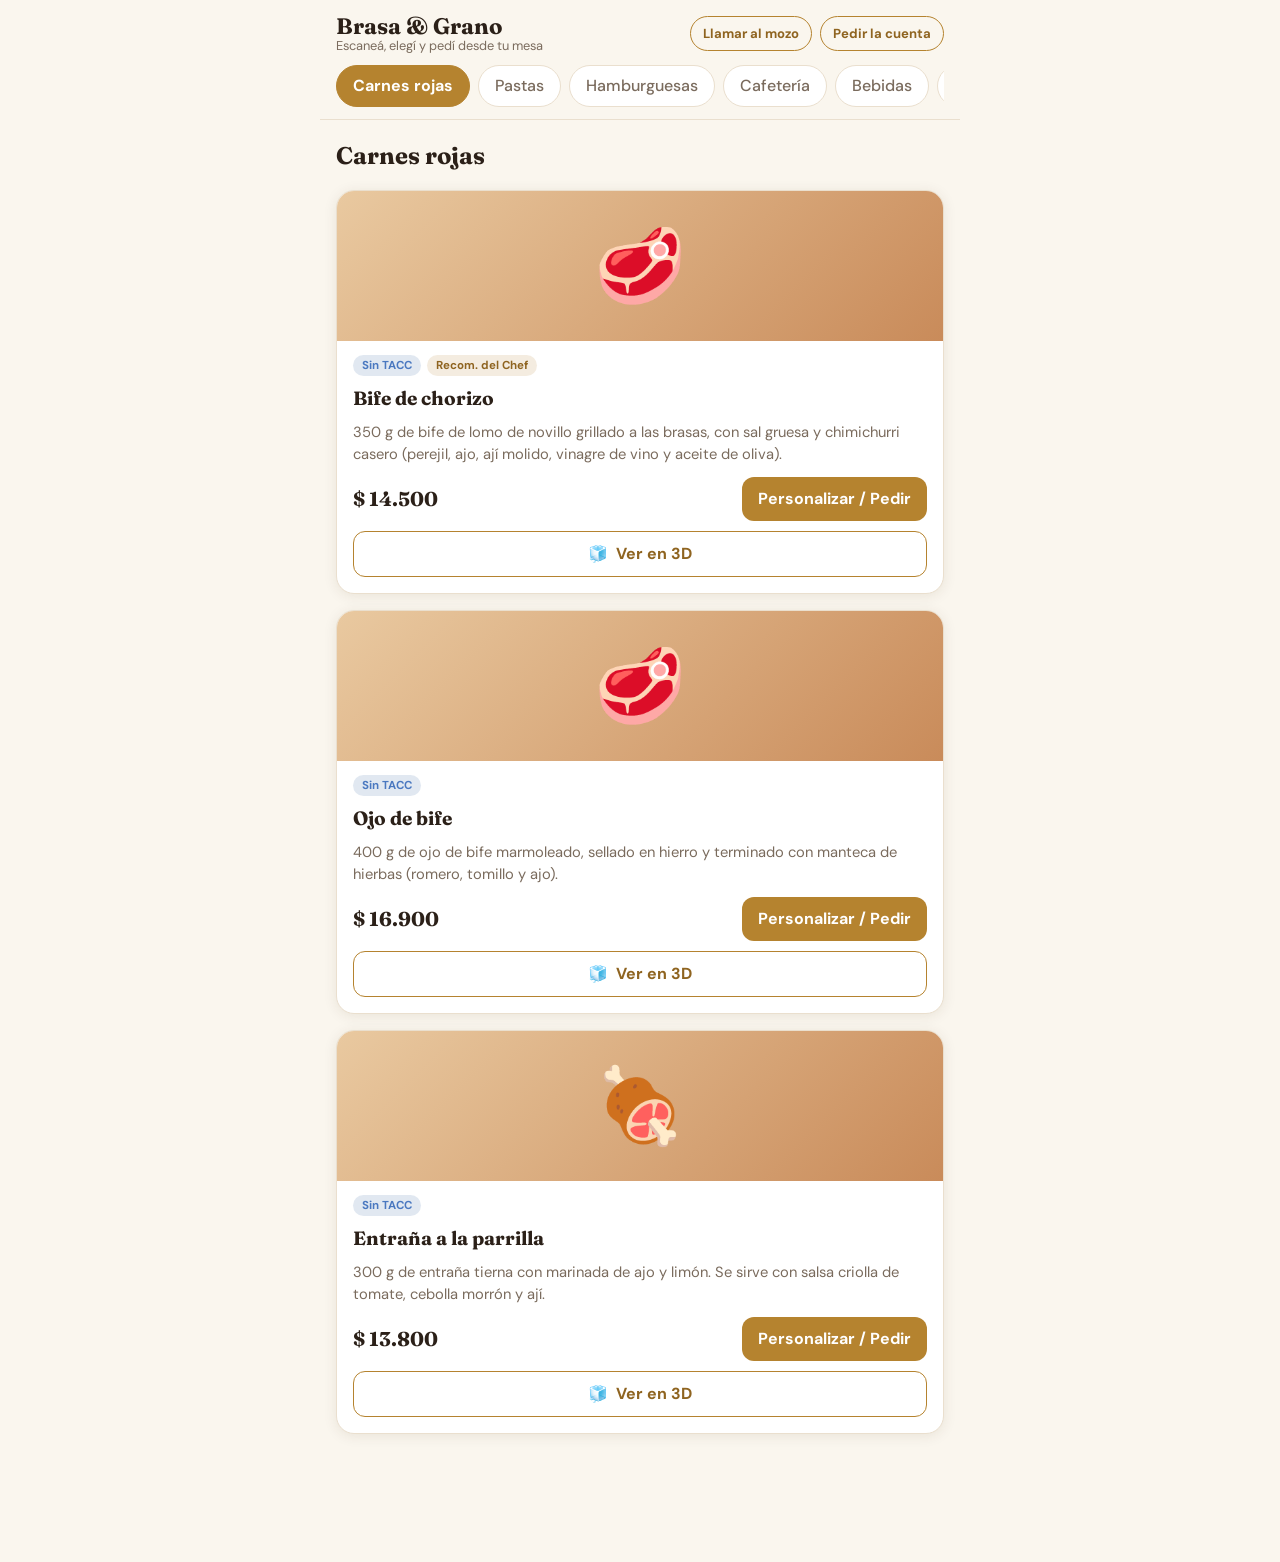
==== index.html @ 208d0b22 "Arregla la segunda apertura del visor 3D y permite girar el plato en todas las direcciones Co-Author" ====
<!DOCTYPE html>
<html lang="es">
<head>
<meta charset="utf-8">
<meta name="viewport" content="width=device-width, initial-scale=1, viewport-fit=cover">
<meta name="description" content="Menú digital con platos en 3D y pedidos desde la mesa.">
<meta name="theme-color" content="#b5832f">
<meta property="og:title" content="Brasa &amp; Grano · Menú digital 3D">
<meta property="og:description" content="Mirá cada plato en 3D sobre tu mesa y pedí desde el celular.">
<link rel="icon" href="data:image/svg+xml,%3Csvg xmlns=%27http://www.w3.org/2000/svg%27 viewBox=%270 0 100 100%27%3E%3Ctext y=%27.9em%27 font-size=%2790%27%3E%F0%9F%8D%BD%3C/text%3E%3C/svg%3E">
<title>Brasa & Grano · Menú digital</title>
<link href="https://fonts.googleapis.com/css2?family=DM+Sans:wght@400;500;700&family=Fraunces:wght@500;700&display=swap" rel="stylesheet">
<style>
:root{--bg:#faf6ee;--card:#fff;--ink:#2b2018;--mut:#7a6b5d;--gold:#b5832f;--gold2:#8f6420;--line:#eadfce;--on:#fff;--sh:0 2px 14px rgba(70,45,10,.09);
box-sizing:border-box;padding-top:env(safe-area-inset-top,0px);padding-bottom:env(safe-area-inset-bottom,0px)}
@media (prefers-color-scheme:dark){:root:not([data-theme="light"]){--bg:#17120e;--card:#221b15;--ink:#f4ecdf;--mut:#b2a493;--gold:#d6a24b;--gold2:#e6b863;--line:#3a2f25;--on:#1b1410;--sh:none;color-scheme:dark}}
:root[data-theme="dark"]{--bg:#17120e;--card:#221b15;--ink:#f4ecdf;--mut:#b2a493;--gold:#d6a24b;--gold2:#e6b863;--line:#3a2f25;--on:#1b1410;--sh:none;color-scheme:dark}
*{box-sizing:border-box;margin:0}
html{scroll-padding-top:150px}
body{background:var(--bg);color:var(--ink);font:16px/1.5 'DM Sans',system-ui,sans-serif;max-width:640px;margin:0 auto;padding-bottom:110px}
h1,h2,h3{font-family:Fraunces,Georgia,serif;font-weight:700}
button{font:inherit;cursor:pointer;border:0;color:inherit;background:none}
button:focus-visible,input:focus-visible{outline:3px solid var(--gold);outline-offset:2px}
header{position:sticky;top:0;z-index:20;background:var(--bg);padding:14px 16px 0;border-bottom:1px solid var(--line)}
.top{display:flex;justify-content:space-between;align-items:center;gap:10px}
.top h1{font-size:1.4rem;line-height:1.1}.top small{color:var(--mut);display:block;font-family:'DM Sans',sans-serif;font-weight:400;font-size:.8rem}
.quick{display:flex;gap:8px}
.q{border:1.5px solid var(--gold);color:var(--gold2);border-radius:999px;padding:7px 12px;font-size:.82rem;font-weight:700;white-space:nowrap}
.tabs{display:flex;gap:8px;overflow-x:auto;padding:12px 0;scrollbar-width:none}
.tabs::-webkit-scrollbar{display:none}
.tab{flex:none;padding:8px 16px;border-radius:999px;background:var(--card);border:1px solid var(--line);font-weight:500;color:var(--mut)}
.tab[aria-selected=true]{background:var(--gold);border-color:var(--gold);color:var(--on);font-weight:700}
main{padding:18px 16px;display:grid;gap:16px}
main>h2{font-size:1.5rem}
.card{background:var(--card);border-radius:18px;overflow:hidden;box-shadow:var(--sh);border:1px solid var(--line)}
.ph{height:150px;display:grid;place-items:center;font-size:4.6rem;position:relative}
.ph img{width:100%;height:100%;object-fit:cover}
.bd{padding:14px 16px 16px;display:grid;gap:8px}
.bd h3{font-size:1.2rem}.bd p{color:var(--mut);font-size:.92rem}
.tg{display:flex;gap:6px;flex-wrap:wrap}
.tag{font-size:.72rem;font-weight:700;padding:2px 9px;border-radius:999px;background:rgba(181,131,47,.15);color:var(--gold2)}
.tag.v{background:rgba(70,140,70,.16);color:#3f8a3f}.tag.s{background:rgba(70,110,170,.16);color:#4a78c0}
.ft{display:flex;justify-content:space-between;align-items:center;gap:10px;margin-top:4px}
.ft b{font-family:Fraunces,serif;font-size:1.25rem}
.btn{background:var(--gold);color:var(--on);padding:10px 16px;border-radius:12px;font-weight:700}
.btn:active{transform:scale(.97)}
.btn:disabled{opacity:.5}
.ov{position:fixed;inset:0;z-index:40;background:rgba(20,12,5,.55);display:none;align-items:flex-end;justify-content:center}
.ov.open{display:flex}
.sh{background:var(--bg);width:100%;max-width:640px;max-height:94%;border-radius:22px 22px 0 0;display:flex;flex-direction:column;animation:up .25s ease-out}
@keyframes up{from{transform:translateY(40px);opacity:0}}
@media (prefers-reduced-motion:reduce){.sh{animation:none}}
.sh-h{display:flex;justify-content:space-between;align-items:center;padding:16px;border-bottom:1px solid var(--line)}
.sh-h h2{font-size:1.25rem}
.x{width:36px;height:36px;border-radius:50%;background:var(--card);border:1px solid var(--line);font-size:1.1rem}
.sb{overflow-y:auto;padding:16px;display:grid;gap:18px}
.sf{padding:12px 16px calc(14px + env(safe-area-inset-bottom,0px));border-top:1px solid var(--line);display:flex;gap:12px;align-items:center;background:var(--bg)}
.sf .btn{flex:1;padding:14px}
.grp h4{font-family:Fraunces,serif;font-size:1.02rem;display:flex;justify-content:space-between;align-items:center;margin-bottom:6px}
.grp h4 span{font:700 .72rem 'DM Sans',sans-serif;color:var(--gold2);background:rgba(181,131,47,.15);padding:2px 9px;border-radius:999px}
.row{display:flex;align-items:center;gap:12px;padding:12px 4px;border-bottom:1px solid var(--line);min-height:48px}
.row span.n{flex:1}.row em{font-style:normal;color:var(--mut);font-size:.88rem}
.row input{width:22px;height:22px;accent-color:var(--gold);flex:none}
.ct{display:flex;align-items:center;gap:4px}
.ct button{width:34px;height:34px;border-radius:50%;border:1.5px solid var(--gold);color:var(--gold2);font-size:1.2rem;font-weight:700;line-height:1}
.ct b{min-width:24px;text-align:center}
.bar{position:fixed;left:0;right:0;bottom:0;z-index:30;padding:10px 16px calc(12px + env(safe-area-inset-bottom,0px));display:none;max-width:640px;margin:0 auto}
.bar.on{display:block}
.bar button{width:100%;display:flex;justify-content:space-between;background:var(--ink);color:var(--bg);padding:15px 20px;border-radius:16px;font-weight:700;box-shadow:0 6px 24px rgba(0,0,0,.28)}
.line{padding:12px 0;border-bottom:1px solid var(--line);display:grid;grid-template-columns:1fr auto;gap:4px 12px}
.line small{color:var(--mut);grid-column:1/-1;font-size:.82rem}
.line .rm{color:#b3402f;font-size:.82rem;font-weight:700}
.tot{display:flex;justify-content:space-between;font-family:Fraunces,serif;font-size:1.3rem}
.mesa label{font-weight:700;display:block;margin-bottom:6px}
.mesa input{width:100%;padding:14px;font-size:1.1rem;border-radius:12px;border:1.5px solid var(--line);background:var(--card);color:var(--ink)}
.mesa input.err{border-color:#c0392b}
.mesa p{color:#c0392b;font-size:.85rem;margin-top:4px;display:none}.mesa input.err+p{display:block}
.empty{text-align:center;color:var(--mut);padding:30px 0}
.ok{text-align:center;padding:30px 10px;display:grid;gap:10px}.ok div{font-size:3.2rem}
#toast{position:fixed;left:50%;bottom:96px;transform:translateX(-50%);background:var(--ink);color:var(--bg);padding:11px 18px;border-radius:12px;z-index:60;font-size:.92rem;display:none;max-width:90%;text-align:center}
</style>
</head>
<body>
<header>
  <div class="top">
    <h1>Brasa &amp; Grano<small>Escaneá, elegí y pedí desde tu mesa</small></h1>
    <div class="quick">
      <button class="q" onclick="call('mozo')">Llamar al mozo</button>
      <button class="q" onclick="call('cuenta')">Pedir la cuenta</button>
    </div>
  </div>
  <nav class="tabs" id="tabs" role="tablist" aria-label="Categorías"></nav>
</header>
<main id="list"></main>

<div class="bar" id="bar"><button onclick="openCart()"><span id="bn">Ver pedido</span><span id="bt"></span></button></div>

<div class="ov" id="md" onclick="if(event.target===this)closeAll()"><div class="sh" role="dialog" aria-modal="true" aria-labelledby="mt">
  <div class="sh-h"><h2 id="mt"></h2><button class="x" onclick="closeAll()" aria-label="Cerrar">✕</button></div>
  <div class="sb" id="mb"></div>
  <div class="sf"><div class="ct"><button onclick="dq(-1)" aria-label="Menos">−</button><b id="mq">1</b><button onclick="dq(1)" aria-label="Más">+</button></div><button class="btn" id="add" onclick="addCart()"></button></div>
</div></div>

<div class="ov" id="cv" onclick="if(event.target===this)closeAll()"><div class="sh" role="dialog" aria-modal="true" aria-labelledby="ct">
  <div class="sh-h"><h2 id="ct">Tu pedido</h2><button class="x" onclick="closeAll()" aria-label="Cerrar">✕</button></div>
  <div class="sb" id="cb"></div>
  <div class="sf" id="cf"><button class="btn" onclick="send()">Enviar pedido a cocina</button></div>
</div></div>
<div id="toast" role="status"></div>

<script>
const $=s=>document.querySelector(s),f=n=>'$ '+n.toLocaleString('es-AR');
const CATS=[['carnes','Carnes rojas','linear-gradient(135deg,#e9c9a0,#c98b5a)'],['pastas','Pastas','linear-gradient(135deg,#f6e3a8,#e1b552)'],['burgers','Hamburguesas','linear-gradient(135deg,#f3cf9b,#d9903f)'],['cafe','Cafetería','linear-gradient(135deg,#dcc3a6,#a7794f)'],['bebidas','Bebidas','linear-gradient(135deg,#cfe6d8,#8cc3a2)'],['postres','Postres','linear-gradient(135deg,#f0d0d6,#d99aa8)']];
const COC={k:'Punto de cocción',req:1,o:[['Jugoso',0],['A punto',0],['Bien cocido',0]]};
const GU=(x=0)=>({k:'Guarnición',req:1,o:[['Papas fritas',0],['Ensalada mixta',0],['Puré de papa',0],['Papas rústicas al romero',x||1200]]});
const D=[
{id:1,c:'carnes',n:'Bife de chorizo',e:'🥩',p:14500,t:['s','c'],d:'350 g de bife de lomo de novillo grillado a las brasas, con sal gruesa y chimichurri casero (perejil, ajo, ají molido, vinagre de vino y aceite de oliva).',g:[GU(),COC],i:['Chimichurri casero','Sal gruesa','Limón'],x:[{n:'Huevo frito',p:900,d:0,max:3},{n:'Provoleta',p:2200,d:0,max:2}]},
{id:2,c:'carnes',n:'Ojo de bife',e:'🥩',p:16900,t:['s'],d:'400 g de ojo de bife marmoleado, sellado en hierro y terminado con manteca de hierbas (romero, tomillo y ajo).',g:[GU(),COC],i:['Manteca de hierbas','Flor de sal'],x:[{n:'Salsa de malbec',p:1100,d:0,max:2}]},
{id:3,c:'carnes',n:'Entraña a la parrilla',e:'🍖',p:13800,t:['s'],d:'300 g de entraña tierna con marinada de ajo y limón. Se sirve con salsa criolla de tomate, cebolla morrón y ají.',g:[GU(),COC],i:['Salsa criolla','Limón'],x:[{n:'Provoleta',p:2200,d:0,max:2}]},
{id:4,c:'pastas',n:'Ravioles de osobuco',e:'🍝',p:11200,t:['c'],d:'Pasta fresca rellena de osobuco braseado 8 horas, con salsa de tomates asados, parmesano rallado y albahaca. Contiene gluten, huevo y lácteos.',g:[{k:'Salsa',req:1,o:[['Tomates asados',0],['Crema y panceta',900],['Manteca y salvia',0]]}],i:['Parmesano rallado','Albahaca fresca'],x:[{n:'Porción extra de queso',p:600,d:0,max:3}]},
{id:5,c:'pastas',n:'Sorrentinos veganos',e:'🍅',p:10400,t:['v'],d:'Masa sin huevo rellena de calabaza asada, nueces y tofu ahumado, con salsa pomodoro y aceite de oliva. No contiene lácteos ni huevo.',g:[],i:['Nueces tostadas','Albahaca','Aceite de oliva'],x:[]},
{id:6,c:'burgers',n:'Mequinesse Burger',e:'🍔',p:9800,t:['c'],d:'Pan de papa brioche, medallones smash de carne vacuna (120 g c/u), queso cheddar, bacon crocante y nuestra salsa Mequinesse (mayonesa, mostaza, pickles y pimentón ahumado).',g:[GU(900)],i:['Pan','Salsa Mequinesse','Bacon','Lechuga','Tomate','Pickles'],x:[{n:'Carne',p:2800,d:2,min:1,max:4},{n:'Queso cheddar',p:700,d:2,max:4},{n:'Cebolla crispy',p:500,d:0,max:1}]},
{id:7,c:'burgers',n:'Veggie Garden',e:'🥬',p:9200,t:['v'],d:'Medallón de lentejas, avena y remolacha, pan de papa vegano, palta, rúcula, tomate y mayonesa de anacardos.',g:[GU(900)],i:['Pan vegano','Palta','Rúcula','Tomate','Mayonesa de anacardos'],x:[{n:'Cebolla crispy',p:500,d:0,max:1}]},
{id:8,c:'cafe',n:'Cappuccino',e:'☕',p:3600,t:['c'],d:'Doble espresso de blend de granos 100% arábica (Colombia y Brasil) con leche texturizada y espuma cremosa.',g:[{k:'Tipo de leche',req:1,o:[['Entera',0],['Descremada',0],['Almendras',700],['Avena',700]]},{k:'Tamaño',req:1,o:[['Chico',0],['Grande',800]]}],i:['Canela'],x:[{n:'Shot extra de espresso',p:800,d:0,max:2}]},
{id:9,c:'cafe',n:'Medialunas de manteca',e:'🥐',p:3200,t:[],d:'Tres medialunas de hojaldre y manteca, horneadas cada mañana y bañadas con almíbar. Contienen gluten, huevo y lácteos.',g:[],i:['Almíbar'],x:[{n:'Jamón y queso',p:1200,d:0,max:3}]},
{id:10,c:'bebidas',n:'Limonada con menta y jengibre',e:'🍋',p:4200,t:['v','s'],d:'Limones exprimidos al momento, menta fresca, jengibre rallado y soda. Endulzada con azúcar de caña, a elección.',g:[],i:['Azúcar de caña','Hielo','Menta'],x:[]},
{id:11,c:'bebidas',n:'Cerveza artesanal IPA',e:'🍺',p:5200,t:[],d:'Pinta de 473 ml de IPA de elaboración local, con notas cítricas y amargor medio. Contiene cebada.',g:[{k:'Formato',req:1,o:[['Vaso 330 ml',-1000],['Pinta 473 ml',0]]}],i:[],x:[]},
{id:12,c:'postres',n:'Flan casero con dulce de leche',e:'🍮',p:5400,t:['s','c'],d:'Flan de huevos y vainilla con caramelo, dulce de leche repostero y crema chantilly. Contiene lácteos y huevo.',g:[],i:['Crema chantilly','Dulce de leche'],x:[{n:'Dulce de leche extra',p:500,d:0,max:3}]},
{id:13,c:'postres',n:'Brownie tibio',e:'🍫',p:6100,t:['c'],d:'Brownie de chocolate semiamargo 70% y nueces, servido tibio con helado de crema americana y salsa de chocolate.',g:[],i:['Nueces','Helado de crema','Salsa de chocolate'],x:[]}
];
const TG={s:['Sin TACC','s'],v:['Vegano','v'],c:['Recom. del Chef','']};
let cat='carnes',cur=null,cart=[],uid=0;

function tabs(){$('#tabs').innerHTML=CATS.map(c=>`<button class="tab" role="tab" aria-selected="${c[0]===cat}" onclick="setCat('${c[0]}')">${c[1]}</button>`).join('')}
function setCat(c){cat=c;tabs();list();scrollTo({top:0,behavior:'smooth'})}
function list(){const C=CATS.find(c=>c[0]===cat);
$('#list').innerHTML=`<h2>${C[1]}</h2>`+D.filter(d=>d.c===cat).map(d=>`<article class="card"><div class="ph" style="background:${C[2]}">${d.img?`<img src="${d.img}" alt="${d.n}" loading="lazy">`:`<span aria-hidden="true">${d.e}</span>`}</div><div class="bd"><div class="tg">${d.t.map(t=>`<span class="tag ${TG[t][1]}">${TG[t][0]}</span>`).join('')}</div><h3>${d.n}</h3><p>${d.d}</p><div class="ft"><b>${f(d.p)}</b><button class="btn" onclick="openD(${d.id})">Personalizar / Pedir</button></div></div></article>`).join('')}

function openD(id){const d=D.find(x=>x.id===id);
cur={d,s:{},i:{},x:{},q:1};d.g.forEach((g,gi)=>cur.s[gi]=0);d.i.forEach((_,i)=>cur.i[i]=true);d.x.forEach((x,i)=>cur.x[i]=x.d);
$('#mt').textContent=d.n;$('#mq').textContent=1;
$('#mb').innerHTML=`<p style="color:var(--mut)">${d.d}</p>`+d.g.map((g,gi)=>`<div class="grp"><h4>${g.k}<span>Obligatorio</span></h4>${g.o.map((o,oi)=>`<label class="row"><input type="radio" name="g${gi}" ${oi===0?'checked':''} onchange="cur.s[${gi}]=${oi};upd()"><span class="n">${o[0]}</span>${o[1]?`<em>${o[1]>0?'+':'−'} ${f(Math.abs(o[1]))}</em>`:''}</label>`).join('')}</div>`).join('')
+(d.i.length?`<div class="grp"><h4>Ingredientes<span>Desmarcá para quitar</span></h4>${d.i.map((n,i)=>`<label class="row"><input type="checkbox" checked onchange="cur.i[${i}]=this.checked"><span class="n">${n}</span></label>`).join('')}</div>`:'')
+(d.x.length?`<div class="grp"><h4>Extras y cantidades<span>Opcional</span></h4>${d.x.map((x,i)=>x.max===1?`<label class="row"><input type="checkbox" ${x.d?'checked':''} onchange="cur.x[${i}]=this.checked?1:0;upd()"><span class="n">${x.n}</span><em>+ ${f(x.p)}</em></label>`:`<div class="row"><span class="n">${x.n}<br><em>${x.p?'+ '+f(x.p)+' c/u':''}${x.d?' · '+x.d+' incluidas':''}</em></span><div class="ct"><button onclick="cx(${i},-1)" aria-label="Menos ${x.n}">−</button><b id="x${i}">${x.d}</b><button onclick="cx(${i},1)" aria-label="Más ${x.n}">+</button></div></div>`).join('')}</div>`:'');
$('#mb').scrollTop=0;upd();show('md')}
function cx(i,n){const x=cur.d.x[i];cur.x[i]=Math.min(x.max,Math.max(x.min||0,cur.x[i]+n));$('#x'+i).textContent=cur.x[i];upd()}
function dq(n){cur.q=Math.max(1,cur.q+n);$('#mq').textContent=cur.q;upd()}
function unit(c){let t=c.d.p;c.d.x.forEach((x,i)=>t+=(c.x[i]-x.d)*x.p);c.d.g.forEach((g,gi)=>t+=g.o[c.s[gi]][1]);return t}
function upd(){$('#add').textContent='Agregar al pedido · '+f(unit(cur)*cur.q)}
function sum(c){const a=[];c.d.g.forEach((g,gi)=>a.push(g.o[c.s[gi]][0]));c.d.i.forEach((n,i)=>{if(!c.i[i])a.push('Sin '+n.toLowerCase())});c.d.x.forEach((x,i)=>{if(c.x[i]!==x.d)a.push(x.max===1?(c.x[i]?'Con '+x.n.toLowerCase():'Sin '+x.n.toLowerCase()):x.n+' ×'+c.x[i])});return a.join(' · ')}
function addCart(){cart.push({u:++uid,d:cur.d,s:{...cur.s},i:{...cur.i},x:{...cur.x},q:cur.q});closeAll();bar();toast(cur.d.n+' agregado al pedido')}

function bar(){const n=cart.reduce((a,c)=>a+c.q,0),t=cart.reduce((a,c)=>a+unit(c)*c.q,0);$('#bar').classList.toggle('on',n>0);$('#bn').textContent='Ver pedido ('+n+')';$('#bt').textContent=f(t)}
function openCart(){renderCart();show('cv')}
function renderCart(){const t=cart.reduce((a,c)=>a+unit(c)*c.q,0),m=$('#mesa')?$('#mesa').value:'';
if(!cart.length){$('#cb').innerHTML='<p class="empty">Todavía no agregaste nada. Elegí un plato del menú para empezar.</p>';$('#cf').style.display='none';return}
$('#cf').style.display='flex';
$('#cb').innerHTML=cart.map(c=>`<div class="line"><b>${c.d.n}</b><b>${f(unit(c)*c.q)}</b><small>${sum(c)}</small><div class="ct"><button onclick="cq(${c.u},-1)" aria-label="Menos">−</button><b>${c.q}</b><button onclick="cq(${c.u},1)" aria-label="Más">+</button></div><button class="rm" onclick="cq(${c.u},-99)">Quitar</button></div>`).join('')
+`<div class="tot"><span>Total</span><span>${f(t)}</span></div><div class="mesa"><label for="mesa">Número de mesa</label><input id="mesa" type="number" inputmode="numeric" min="1" max="99" placeholder="Ej: 12" value="${m||window._m||''}" oninput="window._m=this.value;this.classList.remove('err')"><p>Ingresá el número de tu mesa para enviar el pedido.</p></div><div class="mesa" style="margin-top:12px"><label for="nota">Notas para la cocina (opcional)</label><input id="nota" type="text" maxlength="140" placeholder="Ej: la carne bien cocida" value="${window._n||''}" oninput="window._n=this.value"></div>`}
function cq(u,n){const c=cart.find(x=>x.u===u);c.q+=n;if(c.q<1)cart=cart.filter(x=>x.u!==u);renderCart();bar();if(!cart.length)bar()}
function mesa(){const v=parseInt(window._m);return v>0?v:0}
function needMesa(){if(!cart.length&&!$('#cv').classList.contains('open'))renderEmptyMesa();const i=$('#mesa');if(i){i.classList.add('err');i.focus()}}
function send(){if(!mesa()){needMesa();return}
const n=Math.floor(Math.random()*900+100),t=cart.reduce((a,c)=>a+unit(c)*c.q,0);cart=[];bar();$('#cf').style.display='none';
$('#cb').innerHTML=`<div class="ok"><div>👨‍🍳</div><h2>¡Pedido enviado a cocina!</h2><p>Pedido #${n} · Mesa ${mesa()} · ${f(t)}</p><p style="color:var(--mut)">Te lo llevamos a la mesa en cuanto esté listo. Podés seguir pidiendo desde el menú.</p><button class="btn" onclick="closeAll()">Volver al menú</button></div>`}
function renderEmptyMesa(){$('#cb').innerHTML='<div class="mesa"><label for="mesa">Número de mesa</label><input id="mesa" type="number" inputmode="numeric" min="1" max="99" placeholder="Ej: 12" value="'+(window._m||'')+'" oninput="window._m=this.value;this.classList.remove(\'err\')"><p>Ingresá el número de tu mesa.</p></div><div class="sf" style="border:0;padding:12px 0 0"><button class="btn" onclick="call(window._k)">Avisar al personal</button></div>';$('#cf').style.display='none';show('cv')}
function call(k){window._k=k;if(!mesa()){renderEmptyMesa();$('#mesa').classList.add('err');$('#mesa').focus();return}
closeAll();toast(k==='mozo'?'Avisamos al mozo: va camino a la mesa '+mesa():'Pedimos la cuenta para la mesa '+mesa())}
function show(id){$('#'+id).classList.add('open');document.body.style.overflow='hidden'}
function closeAll(){document.querySelectorAll('.ov').forEach(o=>o.classList.remove('open'));document.body.style.overflow=''}
let tm;function toast(s){const t=$('#toast');t.textContent=s;t.style.display='block';clearTimeout(tm);tm=setTimeout(()=>t.style.display='none',2600)}
document.addEventListener('keydown',e=>{if(e.key==='Escape')closeAll()});
tabs();list();
</script>
<script>
/* Brasa & Grano · Vista 3D con cámara
   Capa independiente: no modifica el código del menú.
   - Agrega un botón "Ver en 3D" a cada plato.
   - Abre la cámara trasera y muestra el plato en 3D sobre la imagen.
   Gestos: 1 dedo = girar / inclinar · 2 dedos = agrandar y mover · rueda = zoom. */
(function () {
  'use strict';
  var THREE_URL = 'https://cdn.jsdelivr.net/npm/three@0.160.0/build/three.module.js';
  var THREE_URL2 = 'https://unpkg.com/three@0.160.0/build/three.module.js';
  var THREE = null, ov, vid, cv, msg, ttl, S = null, stream = null, curId = null, lastEv = null, oriOn = false;

  /* ---------- sensores de movimiento: el plato queda fijo en el espacio ---------- */
  function onOri(e) { lastEv = e; }
  function startOri() {
    lastEv = null;
    function listen() { if (!oriOn) { addEventListener('deviceorientation', onOri, true); oriOn = true; } }
    var DOE = window.DeviceOrientationEvent;
    if (DOE && typeof DOE.requestPermission === 'function') {
      return DOE.requestPermission().then(function (r) { if (r === 'granted') listen(); }).catch(function () {});
    }
    listen(); return Promise.resolve();
  }
  function stopOri() { if (oriOn) { removeEventListener('deviceorientation', onOri, true); oriOn = false; } lastEv = null; }
  function devQuat(e, out) {
    var d = Math.PI / 180, o = ((screen.orientation && screen.orientation.angle) || window.orientation || 0) * d;
    out.setFromEuler(new THREE.Euler(e.beta * d, e.alpha * d, -e.gamma * d, 'YXZ'));
    out.multiply(new THREE.Quaternion(-Math.sqrt(.5), 0, 0, Math.sqrt(.5)));
    out.multiply(new THREE.Quaternion().setFromAxisAngle(new THREE.Vector3(0, 0, 1), -o));
  }
  /* tamaño, sombra y luz siguen al plato donde esté */
  function applyScale() {
    var k = S.base * S.scale;
    S.holder.scale.setScalar(k);
    S.sun.position.copy(S.holder.position).add(new THREE.Vector3(2.5 * k, 5 * k, 3 * k));
    S.sun.target.position.copy(S.holder.position);
    var c = S.sun.shadow.camera; c.left = -2.2 * k; c.right = 2.2 * k; c.top = 2.2 * k; c.bottom = -2.2 * k; c.near = .5 * k; c.far = 14 * k;
    c.updateProjectionMatrix();
  }
  /* el cliente toca la mesa en la pantalla y el plato se apoya ahí */
  function placeAt(cx, cy) {
    var rc = new THREE.Raycaster();
    S.cam.updateMatrixWorld();
    rc.setFromCamera(new THREE.Vector2(cx / innerWidth * 2 - 1, -(cy / innerHeight) * 2 + 1), S.cam);
    var dir = rc.ray.direction.clone();
    if (dir.y > -.12) { dir.y = -.12; dir.normalize(); }
    var d = (S.dist * .5) / -dir.y;
    S.holder.position.copy(dir.multiplyScalar(d));
    S.base = clamp(d / S.dist, .4, 3); S.scale = 1;
    S.holder.visible = true; S.placed = true; applyScale();
    msg.hidden = true;
  }
  /* fija el "frente" según hacia dónde apunta el celular y espera que toquen la mesa */
  function calibrate() {
    var eu = new THREE.Euler().setFromQuaternion(S.qd, 'YXZ');
    S.Y0.setFromAxisAngle(new THREE.Vector3(0, 1, 0), -eu.y);
    S.placed = false; S.holder.visible = false;
    msg.textContent = 'Apuntá a tu mesa y tocá la pantalla para colocar el plato'; msg.hidden = false;
  }

  /* ---------- estilos ---------- */
  var st = document.createElement('style');
  st.textContent =
    '.btn3d{width:100%;margin-top:2px;padding:10px 16px;border-radius:12px;border:1.5px solid var(--gold);color:var(--gold2);font-weight:700;display:flex;align-items:center;justify-content:center;gap:8px}' +
    '.btn3d:active{transform:scale(.98)}' +
    '#ar3d{position:fixed;inset:0;z-index:70;background:#14100c;display:none;touch-action:none;overflow:hidden}' +
    '#ar3d.open{display:block}' +
    '#ar3d video{position:absolute;inset:0;width:100%;height:100%;object-fit:cover}' +
    '#ar3d canvas{position:absolute;inset:0;width:100%;height:100%;touch-action:none;cursor:grab}' +
    '#ar3d.nocam{background:radial-gradient(circle at 50% 40%,#4a3a2b,#14100c 75%)}' +
    '#ar3d .a-top{position:absolute;top:0;left:0;right:0;padding:calc(12px + env(safe-area-inset-top,0px)) 14px 28px;display:flex;gap:12px;align-items:center;background:linear-gradient(rgba(0,0,0,.6),transparent);color:#fff;pointer-events:none}' +
    '#ar3d .a-top button{pointer-events:auto}' +
    '#ar3d .a-x{width:40px;height:40px;border-radius:50%;background:rgba(0,0,0,.5);border:1px solid rgba(255,255,255,.35);color:#fff;font-size:1.1rem;flex:none}' +
    '#ar3d .a-top b{font-family:Fraunces,Georgia,serif;font-size:1.15rem;display:block;line-height:1.2}' +
    '#ar3d .a-top small{opacity:.85;font-size:.78rem}' +
    '#ar3d .a-msg{position:absolute;left:16px;right:16px;top:50%;transform:translateY(-50%);text-align:center;color:#fff;background:rgba(0,0,0,.6);padding:14px;border-radius:14px;font-size:.95rem;pointer-events:none}' +
    '#ar3d .a-msg[hidden]{display:none}' +
    '#ar3d .a-bot{position:absolute;left:0;right:0;bottom:0;padding:26px 14px calc(14px + env(safe-area-inset-bottom,0px));display:flex;gap:10px;justify-content:center;background:linear-gradient(transparent,rgba(0,0,0,.6))}' +
    '#ar3d .a-bot button{padding:12px 16px;border-radius:12px;font-weight:700;background:rgba(255,255,255,.18);color:#fff;border:1px solid rgba(255,255,255,.4);backdrop-filter:blur(6px)}' +
    '#ar3d .a-bot button.p{background:var(--gold);border-color:var(--gold);color:var(--on);flex:1;max-width:240px}' +
    '#ar3d .a-bg{position:absolute;inset:0;width:100%;height:100%;object-fit:cover;display:none}' +
    '#ar3d.photo .a-bg{display:block}' +
    '#ar3d #a-photo{display:none}' +
    '#ar3d.nocam #a-photo{display:block}' +
    '@media (prefers-reduced-motion:reduce){#ar3d *{scroll-behavior:auto}}';
  document.head.appendChild(st);

  /* ---------- overlay ---------- */
  ov = document.createElement('div');
  ov.id = 'ar3d';
  ov.setAttribute('role', 'dialog');
  ov.setAttribute('aria-modal', 'true');
  ov.setAttribute('aria-label', 'Vista 3D del plato');
  ov.innerHTML =
    '<video playsinline muted autoplay></video><img class="a-bg" alt=""><canvas></canvas>' +
    '<input type="file" id="a-file" accept="image/*" capture="environment" hidden>' +
    '<div class="a-top"><button class="a-x" aria-label="Cerrar vista 3D">✕</button><div><b id="a-t"></b><small>Tocá tu mesa para apoyar el plato · Tocá otro lugar para moverlo · Arrastrá en cualquier dirección para girarlo · Pellizcá para agrandar</small></div></div>' +
    '<div class="a-msg" hidden></div>' +
    '<div class="a-bot"><button id="a-photo">📷 Foto de tu mesa</button><button id="a-auto">⟳ Girar</button><button id="a-reset">Centrar</button><button class="p" id="a-order">Pedir este plato</button></div>';
  document.body.appendChild(ov);
  vid = ov.querySelector('video'); cv = ov.querySelector('canvas'); msg = ov.querySelector('.a-msg'); ttl = ov.querySelector('#a-t');
  ov.querySelector('.a-x').onclick = close3D;
  ov.querySelector('#a-order').onclick = function () { var id = curId; close3D(); if (window.openD) openD(id); };
  var bg = ov.querySelector('.a-bg'), fileIn = ov.querySelector('#a-file'), photoUrl = null;
  ov.querySelector('#a-photo').onclick = function () { fileIn.click(); };
  fileIn.onchange = function () {
    var f = fileIn.files && fileIn.files[0]; if (!f) return;
    if (photoUrl) URL.revokeObjectURL(photoUrl);
    photoUrl = URL.createObjectURL(f); bg.src = photoUrl;
    ov.classList.add('photo'); msg.hidden = true; fileIn.value = '';
  };
  ov.querySelector('#a-auto').onclick = function () { if (S) S.auto = !S.auto; };
  ov.querySelector('#a-reset').onclick = function () { if (S) resetView(); };
  document.addEventListener('keydown', function (e) { if (e.key === 'Escape' && ov.classList.contains('open')) close3D(); });

  /* ---------- inyectar botones sin tocar el código original ---------- */
  function inject() {
    document.querySelectorAll('#list .card').forEach(function (card) {
      if (card.querySelector('.btn3d')) return;
      var b = card.querySelector('.ft .btn');
      var m = b && /openD\((\d+)\)/.exec(b.getAttribute('onclick') || '');
      if (!m) return;
      var id = +m[1], x = document.createElement('button');
      x.type = 'button'; x.className = 'btn3d';
      x.innerHTML = '<span aria-hidden="true">🧊</span> Ver en 3D';
      x.addEventListener('click', function () { open3D(id); });
      card.querySelector('.bd').appendChild(x);
    });
  }
  var _list = window.list;
  if (typeof _list === 'function') {
    window.list = function () { var r = _list.apply(this, arguments); inject(); return r; };
  }
  inject();

  /* ---------- helpers de modelado ---------- */
  var TOP = .07;
  var seed = 42;
  function rnd() { seed = (seed * 16807) % 2147483647; return seed / 2147483647; }
  function mat(c, r, o) { return new THREE.MeshStandardMaterial(Object.assign({ color: c, roughness: r == null ? .7 : r, metalness: 0 }, o || {})); }
  function mesh(g, m, x, y, z) { var o = new THREE.Mesh(g, m); o.position.set(x || 0, y || 0, z || 0); return o; }
  function ell(rx, ry, rz, m, x, y, z) { var o = mesh(new THREE.SphereGeometry(1, 20, 14), m, x, y, z); o.scale.set(rx, ry, rz); return o; }
  function cyl(rt, rb, h, m, x, y, z, seg) { return mesh(new THREE.CylinderGeometry(rt, rb, h, seg || 40), m, x, y, z); }

  function plate(sc, c) {
    var pts = [[0, 0], [.55, 0], [.62, .03], [.95, .1], [1, .115], [.97, .125], [.9, .1], [.62, .05], [0, .05]]
      .map(function (a) { return new THREE.Vector2(a[0], a[1]); });
    var m = mesh(new THREE.LatheGeometry(pts, 64), mat(c || 0xf7f4ee, .35, { side: THREE.DoubleSide }));
    m.scale.setScalar(sc || 1);
    return m;
  }

  function steak(w, d, h, col) {
    var g = new THREE.SphereGeometry(1, 56, 28), pos = g.attributes.position, cols = [];
    var base = new THREE.Color(col), sear = new THREE.Color(0x4e2412), dark = new THREE.Color(0x1d0d06);
    for (var i = 0; i < pos.count; i++) {
      var x = pos.getX(i), y = pos.getY(i), z = pos.getZ(i);
      var c = base.clone().lerp(sear, Math.max(0, y) * .85);
      if (y > .35 && Math.sin((x + z * .45) * 15) > .72) c = dark;
      cols.push(c.r, c.g, c.b);
    }
    g.setAttribute('color', new THREE.Float32BufferAttribute(cols, 3));
    var m = new THREE.Mesh(g, new THREE.MeshStandardMaterial({ vertexColors: true, roughness: .55 }));
    m.scale.set(w, h, d);
    return m;
  }

  function fries(g, cx, cz, n) {
    var m = mat(0xe8b94a, .6);
    for (var i = 0; i < n; i++) {
      var b = mesh(new THREE.BoxGeometry(.07, .07, .5), m, cx + (rnd() - .5) * .4, TOP + .05 + rnd() * .12, cz + (rnd() - .5) * .35);
      b.rotation.set((rnd() - .5) * .5, rnd() * 3.14, (rnd() - .5) * .4);
      g.add(b);
    }
  }
  function leaf(g, x, y, z, s, col) {
    var l = ell(s, s * .18, s * .55, mat(col || 0x3f8a3a, .7), x, y, z);
    l.rotation.y = rnd() * 6.28; l.rotation.z = (rnd() - .5) * .5; g.add(l);
  }

  /* ---------- platos ---------- */
  function dishSteak(kind) {
    var g = new THREE.Group(); g.add(plate());
    if (kind === 1) {
      var s = steak(.62, .52, .1, 0xa5502e); s.position.set(-.15, TOP + .09, 0); s.rotation.y = .3; g.add(s);
      for (var i = 0; i < 9; i++) g.add(ell(.05, .03, .05, mat(0x3f8a3a, .8), -.15 + (rnd() - .5) * .6, TOP + .2, (rnd() - .5) * .4));
      g.add(cyl(.08, .08, .02, mat(0xe9d6a0, .8), .55, TOP + .01, -.55));
      fries(g, .5, .25, 22);
    } else if (kind === 2) {
      var s2 = steak(.5, .48, .13, 0x9a4a2c); s2.position.set(-.1, TOP + .12, 0); g.add(s2);
      g.add(cyl(.13, .13, .04, mat(0xe8dc8a, .5), -.1, TOP + .25, 0));
      for (var j = 0; j < 3; j++) { var r = cyl(.012, .012, .35, mat(0x3f6a2c, .8), .3 + j * .05, TOP + .22, -.2 + j * .05); r.rotation.z = 1.3; r.rotation.y = j; g.add(r); }
      fries(g, .55, .3, 18);
    } else {
      var s3 = steak(.85, .3, .08, 0x9c4a2a); s3.position.set(-.05, TOP + .07, -.1); s3.rotation.y = -.2; g.add(s3);
      var cc = [0xd63a2a, 0x3f8a3a, 0xf0e2b0];
      for (var k = 0; k < 18; k++) { var cb = mesh(new THREE.BoxGeometry(.07, .06, .07), mat(cc[k % 3], .6), .1 + rnd() * .5, TOP + .04, .3 + rnd() * .3); cb.rotation.y = rnd() * 3; g.add(cb); }
      fries(g, -.4, .5, 12);
    }
    return g;
  }

  function dishPasta(veg) {
    var g = new THREE.Group(); g.add(plate());
    g.add(cyl(.74, .74, .03, mat(veg ? 0xd9442f : 0xc23a24, .45), 0, TOP + .015, 0, 48));
    var n = veg ? 4 : 5, dough = mat(veg ? 0xf3e2b3 : 0xefd79c, .6);
    for (var i = 0; i < n; i++) {
      var a = i / n * 6.28 + .3, p = ell(veg ? .26 : .21, veg ? .13 : .08, veg ? .26 : .21, dough, Math.cos(a) * .36, TOP + .1, Math.sin(a) * .36);
      p.rotation.y = a; g.add(p);
    }
    for (var k = 0; k < 26; k++) g.add(mesh(new THREE.BoxGeometry(.03, .015, .03), mat(veg ? 0x8a5a2a : 0xf7f3e6, .8), (rnd() - .5) * .8, TOP + .22, (rnd() - .5) * .8));
    for (var q = 0; q < 4; q++) leaf(g, Math.cos(q * 1.6) * .12, TOP + .22, Math.sin(q * 1.6) * .12, .09, 0x2f7a30);
    return g;
  }

  function bun(top) {
    var g = new THREE.Group(), c = 0xe5ab5c;
    if (top) {
      var d = mesh(new THREE.SphereGeometry(.52, 40, 20, 0, 6.2832, 0, 1.5708), mat(c, .5, { side: THREE.DoubleSide }));
      d.scale.y = .8; g.add(d);
      for (var i = 0; i < 34; i++) {
        var th = rnd() * 1.1, ph = rnd() * 6.28, s = ell(.025, .012, .012, mat(0xf6e8c8, .6), .5 * Math.sin(th) * Math.cos(ph), .52 * .8 * Math.cos(th) + .01, .5 * Math.sin(th) * Math.sin(ph));
        s.rotation.y = ph; g.add(s);
      }
    } else g.add(cyl(.52, .48, .16, mat(c, .55), 0, .08, 0));
    return g;
  }

  function dishBurger(veg) {
    var g = new THREE.Group(); g.add(plate(1.05)); var y = TOP, b = bun(false); b.position.y = y; g.add(b); y += .16;
    function layer(m, h, r) { var c = cyl(r || .5, r || .5, h, m, 0, y + h / 2, 0); g.add(c); y += h; return c; }
    function lettuce(col) {
      for (var i = 0; i < 2; i++) { var t = mesh(new THREE.TorusGeometry(.46, .05, 8, 36), mat(col, .7), 0, y + .04 + i * .02, 0); t.rotation.x = Math.PI / 2; t.scale.set(1, 1, .6); g.add(t); }
      g.add(cyl(.46, .46, .02, mat(col, .7), 0, y + .02, 0)); y += .08;
    }
    function cheese() { var c = mesh(new THREE.BoxGeometry(.95, .02, .95), mat(0xf2b22b, .4), 0, y + .01, 0); c.rotation.y = .78; g.add(c); y += .03; }
    function tomato() { for (var i = 0; i < 2; i++) g.add(cyl(.27, .27, .04, mat(0xd2352a, .4), (i - .5) * .4, y + .02, (i - .5) * .1)); y += .05; }
    if (!veg) {
      lettuce(0x4e9a3a); tomato();
      layer(mat(0x55291a, .8), .13, .49); cheese();
      layer(mat(0x55291a, .8), .13, .49); cheese();
      for (var k = 0; k < 3; k++) { var bc = mesh(new THREE.BoxGeometry(.8, .015, .09), mat(0x8a2a1a, .6), 0, y + .01 + k * .004, -.2 + k * .2); bc.rotation.y = (k - 1) * .2; g.add(bc); }
      y += .03;
      for (var p = 0; p < 4; p++) g.add(cyl(.07, .07, .015, mat(0x8aa83a, .5), Math.cos(p * 1.7) * .28, y + .01, Math.sin(p * 1.7) * .28));
      y += .02; fries(g, .6, .55, 10);
    } else {
      for (var i = 0; i < 12; i++) leaf(g, (rnd() - .5) * .7, y + .04, (rnd() - .5) * .7, .15, 0x2e7a2c); y += .07;
      tomato();
      var pt = layer(mat(0x6b3345, .85), .14, .48);
      for (var j = 0; j < 4; j++) { var av = ell(.38, .02, .11, mat(0xb6d27a, .5), 0, y + .02 + j * .01, (j - 1.5) * .17); g.add(av); } y += .06;
    }
    var t = bun(true); t.position.y = y; g.add(t);
    return g;
  }

  function dishCapp() {
    var g = new THREE.Group(); g.add(plate(.85, 0xfaf7f1));
    var pr = [[0, 0], [.22, 0], [.3, .06], [.38, .3], [.43, .5], [.45, .52], [.43, .52], [.41, .5], [.36, .28], [.28, .1], [0, .08]]
      .map(function (a) { return new THREE.Vector2(a[0], a[1]); });
    var cup = mesh(new THREE.LatheGeometry(pr, 56), mat(0xffffff, .25, { side: THREE.DoubleSide }), 0, TOP, 0); cup.scale.setScalar(1.15); g.add(cup);
    g.add(cyl(.42, .42, .02, mat(0x6b3f23, .4), 0, TOP + .5, 0));
    g.add(cyl(.36, .36, .02, mat(0xf2e4cb, .9), 0, TOP + .515, 0));
    [[.06, .13], [.15, .21], [.24, .3]].forEach(function (r) {
      var rg = mesh(new THREE.RingGeometry(r[0], r[1], 40, 1, .5, 5.2), mat(0xc9a77a, .9, { side: THREE.DoubleSide }), 0, TOP + .527, 0); rg.rotation.x = -Math.PI / 2; g.add(rg);
    });
    var h = mesh(new THREE.TorusGeometry(.17, .045, 12, 24, Math.PI * 1.2), mat(0xffffff, .25), .55, TOP + .3, 0); h.rotation.z = -Math.PI * .6; g.add(h);
    return g;
  }

  function dishMedialunas() {
    var g = new THREE.Group(); g.add(plate(1.05));
    var gold = new THREE.MeshPhysicalMaterial({ color: 0xd9953a, roughness: .35, clearcoat: .6, clearcoatRoughness: .3 });
    [[0, -.35, .2], [-.5, .35, 1.9], [.5, .3, -1.9]].forEach(function (c) {
      var cr = new THREE.Group(), A = Math.PI * .55;
      for (var i = 0; i <= 12; i++) {
        var a = -A + 2 * A * i / 12, rr = .045 + .1 * Math.cos(a / A * Math.PI / 2);
        var s = ell(rr, rr, rr * 1.15, gold, .34 * Math.sin(a), rr * .9, .34 * Math.cos(a) - .34); s.rotation.y = a; cr.add(s);
      }
      cr.position.set(c[0], TOP, c[1]); cr.rotation.y = c[2]; g.add(cr);
    });
    return g;
  }

  function glassMat() { return new THREE.MeshPhysicalMaterial({ color: 0xe3f4f6, roughness: .05, transparent: true, opacity: .22, side: THREE.DoubleSide, depthWrite: false }); }

  function dishLemonade() {
    var g = new THREE.Group(); g.add(plate(.75, 0xefe8da)); var y = TOP;
    g.add(cyl(.38, .3, 1.2, glassMat(), 0, y + .6, 0));
    var liq = cyl(.36, .29, 1.0, mat(0xf4e56b, .2, { transparent: true, opacity: .85 }), 0, y + .55, 0); g.add(liq);
    for (var i = 0; i < 5; i++) { var ic = mesh(new THREE.BoxGeometry(.2, .2, .2), mat(0xffffff, .1, { transparent: true, opacity: .55 }), (rnd() - .5) * .3, y + .7 + rnd() * .2, (rnd() - .5) * .3); ic.rotation.set(rnd(), rnd(), rnd()); g.add(ic); }
    for (var m = 0; m < 6; m++) leaf(g, (rnd() - .5) * .4, y + 1.07, (rnd() - .5) * .4, .12, 0x2f8a3a);
    var ls = mesh(new THREE.TorusGeometry(.2, .03, 10, 30), mat(0xf1c40f, .5), .38, y + 1.12, 0); ls.rotation.y = Math.PI / 2; g.add(ls);
    var ld = cyl(.19, .19, .02, mat(0xf8ec9a, .6), .38, y + 1.12, 0); ld.rotation.z = Math.PI / 2; g.add(ld);
    var sw = cyl(.025, .025, 1.45, mat(0x2fa05a, .5), .1, y + .78, .05); sw.rotation.z = -.18; g.add(sw);
    return g;
  }

  function dishBeer() {
    var g = new THREE.Group(); g.add(plate(.75, 0xefe8da)); var y = TOP;
    g.add(cyl(.43, .31, 1.15, glassMat(), 0, y + .58, 0));
    g.add(cyl(.41, .3, .85, mat(0xd88a1b, .15, { transparent: true, opacity: .92 }), 0, y + .45, 0));
    g.add(cyl(.42, .41, .2, mat(0xfaf4e4, .9), 0, y + 1.0, 0));
    for (var i = 0; i < 7; i++) g.add(ell(.1, .06, .1, mat(0xfaf4e4, .9), (rnd() - .5) * .5, y + 1.1, (rnd() - .5) * .5));
    return g;
  }

  function dishFlan() {
    var g = new THREE.Group(); g.add(plate());
    g.add(cyl(.78, .78, .02, mat(0xb35a14, .25, { transparent: true, opacity: .9 }), 0, TOP + .01, 0, 56));
    g.add(cyl(.42, .55, .5, mat(0xf2c25e, .55), 0, TOP + .25, 0, 56));
    g.add(cyl(.44, .44, .03, mat(0x93440e, .2), 0, TOP + .515, 0, 56));
    for (var i = 0; i < 10; i++) { var a = i / 10 * 6.28, d = ell(.05, .1 + rnd() * .08, .04, mat(0x93440e, .2), Math.cos(a) * .45, TOP + .43, Math.sin(a) * .45); d.rotation.y = -a; g.add(d); }
    var dl = new THREE.MeshPhysicalMaterial({ color: 0x8a4a1c, roughness: .3, clearcoat: .5 });
    g.add(ell(.16, .09, .16, dl, 0, TOP + .58, 0));
    for (var k = 0; k < 4; k++) g.add(ell(.11, .08, .11, mat(0xffffff, .9), Math.cos(k * 1.6 + .5) * .25, TOP + .56, Math.sin(k * 1.6 + .5) * .25));
    return g;
  }

  function dishBrownie() {
    var g = new THREE.Group(); g.add(plate());
    g.add(cyl(.8, .8, .02, new THREE.MeshPhysicalMaterial({ color: 0x1f0e07, roughness: .2, clearcoat: .8 }), 0, TOP + .01, 0, 56));
    var br = mesh(new THREE.BoxGeometry(.85, .34, .85), mat(0x3b2012, .85), 0, TOP + .17, 0); br.rotation.y = .3; g.add(br);
    var tl = mesh(new THREE.BoxGeometry(.8, .03, .8), mat(0x4e2c17, .9), 0, TOP + .35, 0); tl.rotation.y = .3; g.add(tl);
    for (var i = 0; i < 7; i++) { var n = mesh(new THREE.BoxGeometry(.1, .05, .08), mat(0xc59a62, .8), (rnd() - .5) * .6, TOP + .38, (rnd() - .5) * .6); n.rotation.y = rnd() * 3; g.add(n); }
    g.add(ell(.3, .28, .3, mat(0xf6e8c8, .7), 0, TOP + .62, 0));
    var dk = new THREE.MeshPhysicalMaterial({ color: 0x2a140a, roughness: .25, clearcoat: .7 });
    [[.2, .74], [.27, .62], [.24, .5]].forEach(function (r) { var t = mesh(new THREE.TorusGeometry(r[0], .02, 8, 28), dk, 0, TOP + r[1] - .02, 0); t.rotation.x = Math.PI / 2; g.add(t); });
    return g;
  }

  var BUILD = {
    1: function () { return dishSteak(1); }, 2: function () { return dishSteak(2); }, 3: function () { return dishSteak(3); },
    4: function () { return dishPasta(false); }, 5: function () { return dishPasta(true); },
    6: function () { return dishBurger(false); }, 7: function () { return dishBurger(true); },
    8: dishCapp, 9: dishMedialunas, 10: dishLemonade, 11: dishBeer, 12: dishFlan, 13: dishBrownie
  };

  /* ---------- escena ---------- */
  function clamp(v, a, b) { return Math.max(a, Math.min(b, v)); }
  function camDist() { var asp = innerWidth / innerHeight; return Math.max(3.6, 3.45 / asp); }

  function resetView() {
    S.elev = .55; S.holder.position.set(0, 0, 0); S.scale = 1; S.base = 1; S.holder.visible = true;
    S.spin.quaternion.identity(); S.auto = true; S.calib = true; applyScale();
  }
  function onResize() {
    if (!S) return;
    var w = innerWidth, h = innerHeight;
    S.renderer.setSize(w, h, false); S.cam.aspect = w / h; S.cam.updateProjectionMatrix(); S.dist = camDist();
  }

  /* cada vez se usa un canvas nuevo: un canvas cuyo contexto WebGL ya se cerró no se puede reutilizar */
  function freshCanvas() {
    var n = document.createElement('canvas');
    cv.replaceWith(n); cv = n;
  }

  function buildScene(id) {
    var r = new THREE.WebGLRenderer({ canvas: cv, alpha: true, antialias: true });
    r.setPixelRatio(Math.min(devicePixelRatio || 1, 2));
    r.setSize(innerWidth, innerHeight, false);
    r.shadowMap.enabled = true; r.shadowMap.type = THREE.PCFSoftShadowMap;
    r.toneMapping = THREE.ACESFilmicToneMapping; r.toneMappingExposure = 1.05;
    var scene = new THREE.Scene(), cam = new THREE.PerspectiveCamera(45, innerWidth / innerHeight, .1, 60);
    scene.add(new THREE.HemisphereLight(0xffffff, 0x8a7a68, 1.25));
    var sun = new THREE.DirectionalLight(0xfff2dc, 2.2); sun.position.set(2.5, 5, 3); sun.castShadow = true;
    sun.shadow.mapSize.set(1024, 1024);
    var sc = sun.shadow.camera; sc.left = -2; sc.right = 2; sc.top = 2; sc.bottom = -2; sc.near = 1; sc.far = 14; sun.shadow.bias = -.0005;
    scene.add(sun); scene.add(sun.target);
    var holder = new THREE.Group(), spin = new THREE.Group();
    seed = 42;
    var model = (BUILD[id] || BUILD[1])();
    model.traverse(function (o) { if (o.isMesh) { o.castShadow = !(o.material && o.material.transparent); o.receiveShadow = true; } });
    spin.add(model); holder.add(spin); scene.add(holder);
    var ground = new THREE.Mesh(new THREE.PlaneGeometry(14, 14), new THREE.ShadowMaterial({ opacity: .38 }));
    ground.rotation.x = -Math.PI / 2; ground.position.y = -.001; ground.receiveShadow = true; holder.add(ground);
    S = { renderer: r, scene: scene, cam: cam, holder: holder, spin: spin, elev: .55, dist: camDist(), scale: 1, auto: true, raf: 0, ptr: new Map(), sun: sun, qa: new THREE.Quaternion(), base: 1, placed: false, gyro: false, calib: true, qd: new THREE.Quaternion(), Y0: new THREE.Quaternion() };
    resetView(); bindGestures();
    (function loop() {
      if (!S) return;
      S.raf = requestAnimationFrame(loop);
      if (S.auto) S.spin.quaternion.premultiply(S.qa.setFromAxisAngle(new THREE.Vector3(0, 1, 0), .006));
      if (lastEv && lastEv.beta != null) {
        devQuat(lastEv, S.qd);
        if (S.calib || !S.gyro) { S.gyro = true; S.calib = false; calibrate(); }
        S.cam.position.set(0, 0, 0);
        S.cam.quaternion.copy(S.Y0).multiply(S.qd);
      } else {
        if (S.gyro) { S.gyro = false; S.holder.visible = true; S.holder.position.set(0, 0, 0); S.base = 1; applyScale(); }
        S.cam.position.set(0, Math.sin(S.elev) * S.dist, Math.cos(S.elev) * S.dist);
        S.cam.lookAt(0, .25, 0);
      }
      S.renderer.render(S.scene, S.cam);
    })();
  }

  function bindGestures() {
    var P = S.ptr;
    cv.onpointerdown = function (e) {
      cv.setPointerCapture(e.pointerId);
      P.set(e.pointerId, { x: e.clientX, y: e.clientY, sx: e.clientX, sy: e.clientY, t: Date.now(), multi: false });
      if (P.size > 1) P.forEach(function (v) { v.multi = true; });
    };
    cv.onpointermove = function (e) {
      var p = P.get(e.pointerId); if (!p || !S) return;
      var dx = e.clientX - p.x, dy = e.clientY - p.y;
      if (P.size === 1) {
        /* girar libre: izquierda/derecha sobre el eje vertical, arriba/abajo inclinando hacia vos */
        S.spin.quaternion.premultiply(S.qa.setFromAxisAngle(new THREE.Vector3(0, 1, 0), dx * .01));
        S.spin.quaternion.premultiply(S.qa.setFromAxisAngle(new THREE.Vector3(1, 0, 0).applyQuaternion(S.cam.quaternion), dy * .01));
      } else if (P.size === 2) {
        var o = null; P.forEach(function (v, k) { if (k !== e.pointerId) o = v; });
        var d0 = Math.hypot(p.x - o.x, p.y - o.y), d1 = Math.hypot(e.clientX - o.x, e.clientY - o.y);
        if (d0 > 0) { S.scale = clamp(S.scale * d1 / d0, .4, 2.6); applyScale(); }
        if (!S.gyro) {
          var k2 = 2 * S.dist * Math.tan(Math.PI / 8) / innerHeight / 2;
          S.holder.position.x = clamp(S.holder.position.x + dx * k2, -4, 4);
          S.holder.position.z = clamp(S.holder.position.z + dy * k2, -4, 4);
          applyScale();
        }
      }
      p.x = e.clientX; p.y = e.clientY;
    };
    cv.onpointerup = function (e) {
      var p = P.get(e.pointerId); P.delete(e.pointerId);
      if (p && S && S.gyro && !p.multi && Math.hypot(e.clientX - p.sx, e.clientY - p.sy) < 10 && Date.now() - p.t < 500) placeAt(e.clientX, e.clientY);
    };
    cv.onpointercancel = function (e) { P.delete(e.pointerId); };
    cv.onwheel = function (e) { e.preventDefault(); if (!S) return; S.scale = clamp(S.scale * Math.exp(-e.deltaY * .001), .4, 2.6); applyScale(); };
  }

  /* ---------- cámara ---------- */
  function startCam() {
    var md = navigator.mediaDevices;
    if (!md || !md.getUserMedia) { noCam(); return Promise.resolve(); }
    return md.getUserMedia({ video: { facingMode: { ideal: 'environment' }, width: { ideal: 1280 }, height: { ideal: 720 } }, audio: false })
      .then(function (s) {
        if (!ov.classList.contains('open')) { s.getTracks().forEach(function (t) { t.stop(); }); return; }
        stream = s; vid.srcObject = s; var p = vid.play(); if (p && p.catch) p.catch(function () {});
      })
      .catch(noCam);
  }
  function noCam() {
    ov.classList.add('nocam');
    msg.textContent = 'No pudimos abrir la cámara en vivo. Tocá "Foto de tu mesa", sacá una foto y ponemos el plato encima.';
    msg.hidden = false; setTimeout(function () { msg.hidden = true; }, 6000);
  }

  /* ---------- abrir / cerrar ---------- */
  function loadThree() {
    if (THREE) return Promise.resolve(THREE);
    return import(THREE_URL).catch(function () { return import(THREE_URL2); })
      .then(function (m) { THREE = m; return m; });
  }

  function open3D(id) {
    var d = (window.D || (typeof D !== 'undefined' ? D : [])).find(function (x) { return x.id === id; });
    curId = id; ttl.textContent = d ? d.n : 'Vista 3D';
    ov.classList.remove('nocam'); ov.classList.add('open'); document.body.style.overflow = 'hidden';
    msg.textContent = 'Preparando el plato en 3D…'; msg.hidden = false;
    var cam = startOri().then(startCam);
    loadThree().then(function () {
      if (!ov.classList.contains('open')) return;
      try {
        freshCanvas();
        buildScene(id);
      } catch (err) {
        if (window.console) console.error(err);
        msg.textContent = 'No se pudo iniciar el visor 3D en este dispositivo.'; msg.hidden = false;
        return;
      }
      if (!ov.classList.contains('nocam')) msg.hidden = true;
      return cam;
    }, function () {
      msg.textContent = 'No se pudo descargar el visor 3D. Revisá tu conexión e intentá de nuevo.'; msg.hidden = false;
    });
  }

  function close3D() {
    ov.classList.remove('open', 'nocam', 'photo'); document.body.style.overflow = '';
    if (photoUrl) { URL.revokeObjectURL(photoUrl); photoUrl = null; } bg.removeAttribute('src');
    if (stream) { stream.getTracks().forEach(function (t) { t.stop(); }); stream = null; }
    vid.srcObject = null; stopOri();
    if (S) {
      cancelAnimationFrame(S.raf);
      S.scene.traverse(function (o) {
        if (o.geometry) o.geometry.dispose();
        if (o.material) (Array.isArray(o.material) ? o.material : [o.material]).forEach(function (m) { m.dispose(); });
      });
      S.renderer.dispose();
      if (S.renderer.forceContextLoss) S.renderer.forceContextLoss();
      S = null;
    }
    msg.hidden = true;
  }

  addEventListener('resize', onResize);
  addEventListener('orientationchange', function () { setTimeout(onResize, 250); });
  window.open3D = open3D;
})();

</script>
</body>
</html>
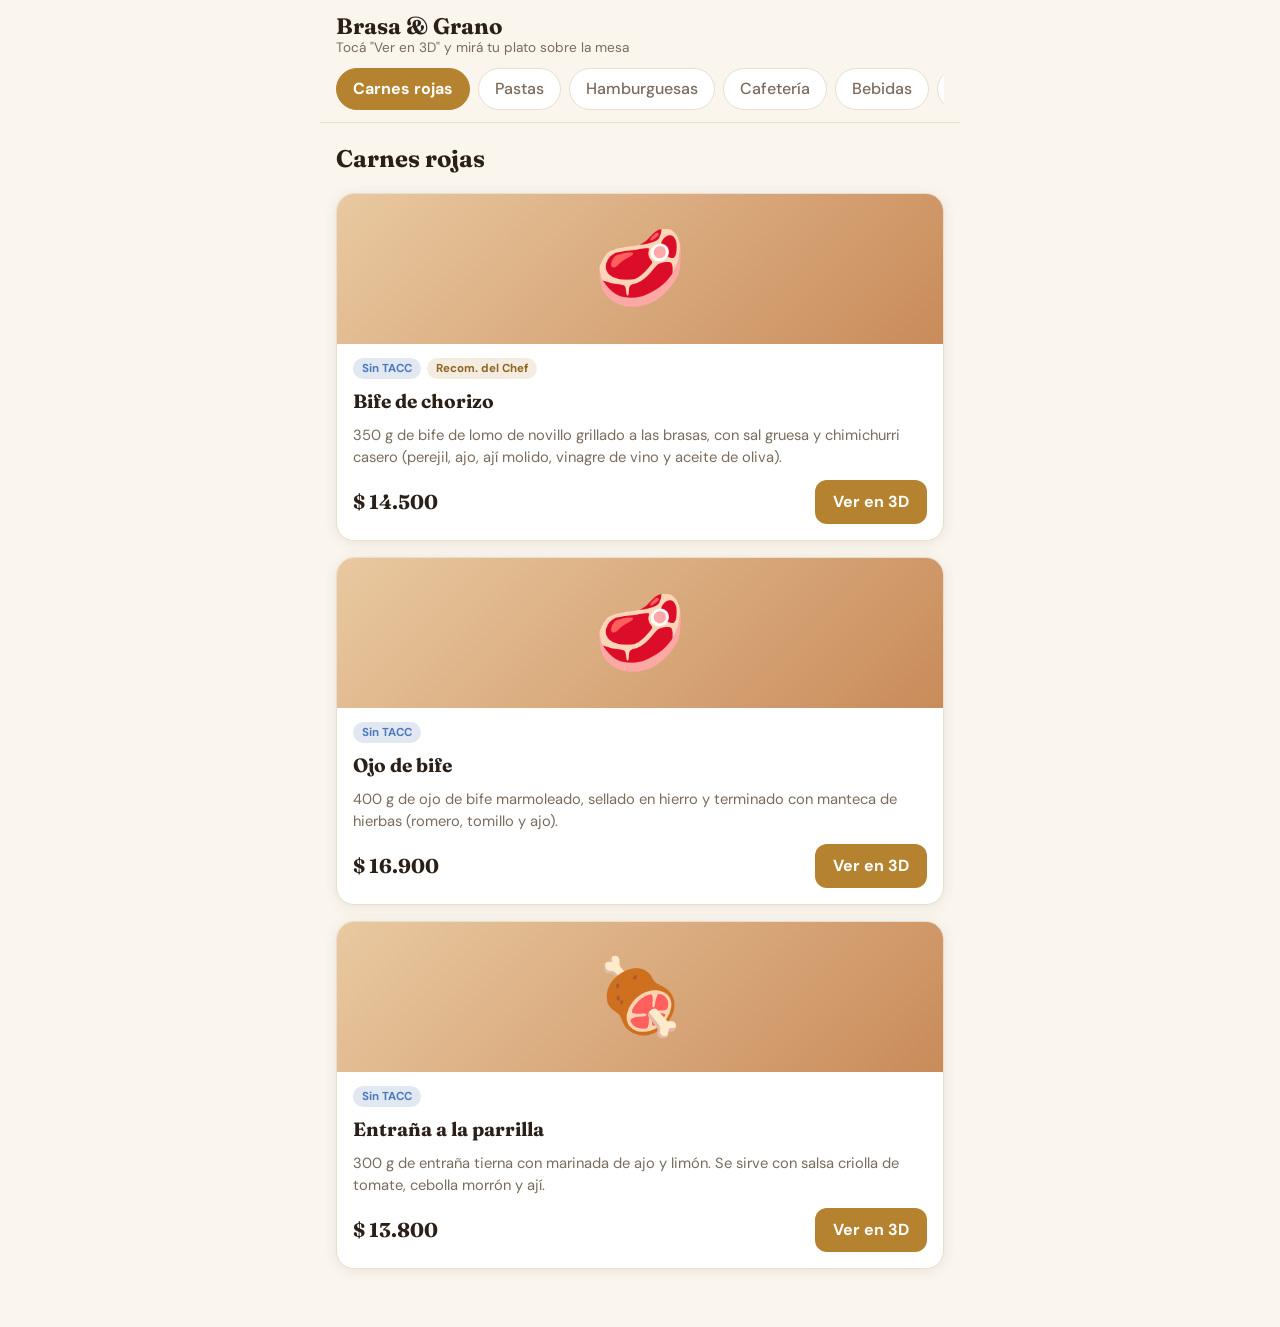
==== commit 7144eaae: "Menú solo con vista 3D: se quitan pedidos, carrito, mozo y cuenta Co-Authored-By: Claude Sonnet 5.5 " ====
--- a/index.html
+++ b/index.html
@@ -3,12 +3,12 @@
 <head>
 <meta charset="utf-8">
 <meta name="viewport" content="width=device-width, initial-scale=1, viewport-fit=cover">
-<meta name="description" content="Menú digital con platos en 3D y pedidos desde la mesa.">
+<meta name="description" content="Menú digital con platos en 3D. Escaneá el QR o acercá el celular al NFC y mirá cada plato sobre tu mesa.">
 <meta name="theme-color" content="#b5832f">
-<meta property="og:title" content="Brasa &amp; Grano · Menú digital 3D">
-<meta property="og:description" content="Mirá cada plato en 3D sobre tu mesa y pedí desde el celular.">
+<meta property="og:title" content="Brasa &amp; Grano · Menú 3D">
+<meta property="og:description" content="Mirá cada plato en 3D sobre tu mesa antes de elegir.">
 <link rel="icon" href="data:image/svg+xml,%3Csvg xmlns=%27http://www.w3.org/2000/svg%27 viewBox=%270 0 100 100%27%3E%3Ctext y=%27.9em%27 font-size=%2790%27%3E%F0%9F%8D%BD%3C/text%3E%3C/svg%3E">
-<title>Brasa & Grano · Menú digital</title>
+<title>Brasa & Grano · Menú 3D</title>
 <link href="https://fonts.googleapis.com/css2?family=DM+Sans:wght@400;500;700&family=Fraunces:wght@500;700&display=swap" rel="stylesheet">
 <style>
 :root{--bg:#faf6ee;--card:#fff;--ink:#2b2018;--mut:#7a6b5d;--gold:#b5832f;--gold2:#8f6420;--line:#eadfce;--on:#fff;--sh:0 2px 14px rgba(70,45,10,.09);
@@ -17,15 +17,12 @@
 :root[data-theme="dark"]{--bg:#17120e;--card:#221b15;--ink:#f4ecdf;--mut:#b2a493;--gold:#d6a24b;--gold2:#e6b863;--line:#3a2f25;--on:#1b1410;--sh:none;color-scheme:dark}
 *{box-sizing:border-box;margin:0}
 html{scroll-padding-top:150px}
-body{background:var(--bg);color:var(--ink);font:16px/1.5 'DM Sans',system-ui,sans-serif;max-width:640px;margin:0 auto;padding-bottom:110px}
+body{background:var(--bg);color:var(--ink);font:16px/1.5 'DM Sans',system-ui,sans-serif;max-width:640px;margin:0 auto;padding-bottom:40px}
 h1,h2,h3{font-family:Fraunces,Georgia,serif;font-weight:700}
 button{font:inherit;cursor:pointer;border:0;color:inherit;background:none}
-button:focus-visible,input:focus-visible{outline:3px solid var(--gold);outline-offset:2px}
+button:focus-visible{outline:3px solid var(--gold);outline-offset:2px}
 header{position:sticky;top:0;z-index:20;background:var(--bg);padding:14px 16px 0;border-bottom:1px solid var(--line)}
-.top{display:flex;justify-content:space-between;align-items:center;gap:10px}
-.top h1{font-size:1.4rem;line-height:1.1}.top small{color:var(--mut);display:block;font-family:'DM Sans',sans-serif;font-weight:400;font-size:.8rem}
-.quick{display:flex;gap:8px}
-.q{border:1.5px solid var(--gold);color:var(--gold2);border-radius:999px;padding:7px 12px;font-size:.82rem;font-weight:700;white-space:nowrap}
+.top h1{font-size:1.4rem;line-height:1.1}.top small{color:var(--mut);display:block;font-family:'DM Sans',sans-serif;font-weight:400;font-size:.85rem;margin-top:2px}
 .tabs{display:flex;gap:8px;overflow-x:auto;padding:12px 0;scrollbar-width:none}
 .tabs::-webkit-scrollbar{display:none}
 .tab{flex:none;padding:8px 16px;border-radius:999px;background:var(--card);border:1px solid var(--line);font-weight:500;color:var(--mut)}
@@ -40,142 +37,36 @@
 .tg{display:flex;gap:6px;flex-wrap:wrap}
 .tag{font-size:.72rem;font-weight:700;padding:2px 9px;border-radius:999px;background:rgba(181,131,47,.15);color:var(--gold2)}
 .tag.v{background:rgba(70,140,70,.16);color:#3f8a3f}.tag.s{background:rgba(70,110,170,.16);color:#4a78c0}
-.ft{display:flex;justify-content:space-between;align-items:center;gap:10px;margin-top:4px}
+.ft{display:flex;justify-content:space-between;align-items:center;gap:10px;margin-top:4px;min-height:44px}
 .ft b{font-family:Fraunces,serif;font-size:1.25rem}
-.btn{background:var(--gold);color:var(--on);padding:10px 16px;border-radius:12px;font-weight:700}
+.btn{background:var(--gold);color:var(--on);padding:10px 18px;border-radius:12px;font-weight:700}
 .btn:active{transform:scale(.97)}
-.btn:disabled{opacity:.5}
-.ov{position:fixed;inset:0;z-index:40;background:rgba(20,12,5,.55);display:none;align-items:flex-end;justify-content:center}
-.ov.open{display:flex}
-.sh{background:var(--bg);width:100%;max-width:640px;max-height:94%;border-radius:22px 22px 0 0;display:flex;flex-direction:column;animation:up .25s ease-out}
-@keyframes up{from{transform:translateY(40px);opacity:0}}
-@media (prefers-reduced-motion:reduce){.sh{animation:none}}
-.sh-h{display:flex;justify-content:space-between;align-items:center;padding:16px;border-bottom:1px solid var(--line)}
-.sh-h h2{font-size:1.25rem}
-.x{width:36px;height:36px;border-radius:50%;background:var(--card);border:1px solid var(--line);font-size:1.1rem}
-.sb{overflow-y:auto;padding:16px;display:grid;gap:18px}
-.sf{padding:12px 16px calc(14px + env(safe-area-inset-bottom,0px));border-top:1px solid var(--line);display:flex;gap:12px;align-items:center;background:var(--bg)}
-.sf .btn{flex:1;padding:14px}
-.grp h4{font-family:Fraunces,serif;font-size:1.02rem;display:flex;justify-content:space-between;align-items:center;margin-bottom:6px}
-.grp h4 span{font:700 .72rem 'DM Sans',sans-serif;color:var(--gold2);background:rgba(181,131,47,.15);padding:2px 9px;border-radius:999px}
-.row{display:flex;align-items:center;gap:12px;padding:12px 4px;border-bottom:1px solid var(--line);min-height:48px}
-.row span.n{flex:1}.row em{font-style:normal;color:var(--mut);font-size:.88rem}
-.row input{width:22px;height:22px;accent-color:var(--gold);flex:none}
-.ct{display:flex;align-items:center;gap:4px}
-.ct button{width:34px;height:34px;border-radius:50%;border:1.5px solid var(--gold);color:var(--gold2);font-size:1.2rem;font-weight:700;line-height:1}
-.ct b{min-width:24px;text-align:center}
-.bar{position:fixed;left:0;right:0;bottom:0;z-index:30;padding:10px 16px calc(12px + env(safe-area-inset-bottom,0px));display:none;max-width:640px;margin:0 auto}
-.bar.on{display:block}
-.bar button{width:100%;display:flex;justify-content:space-between;background:var(--ink);color:var(--bg);padding:15px 20px;border-radius:16px;font-weight:700;box-shadow:0 6px 24px rgba(0,0,0,.28)}
-.line{padding:12px 0;border-bottom:1px solid var(--line);display:grid;grid-template-columns:1fr auto;gap:4px 12px}
-.line small{color:var(--mut);grid-column:1/-1;font-size:.82rem}
-.line .rm{color:#b3402f;font-size:.82rem;font-weight:700}
-.tot{display:flex;justify-content:space-between;font-family:Fraunces,serif;font-size:1.3rem}
-.mesa label{font-weight:700;display:block;margin-bottom:6px}
-.mesa input{width:100%;padding:14px;font-size:1.1rem;border-radius:12px;border:1.5px solid var(--line);background:var(--card);color:var(--ink)}
-.mesa input.err{border-color:#c0392b}
-.mesa p{color:#c0392b;font-size:.85rem;margin-top:4px;display:none}.mesa input.err+p{display:block}
-.empty{text-align:center;color:var(--mut);padding:30px 0}
-.ok{text-align:center;padding:30px 10px;display:grid;gap:10px}.ok div{font-size:3.2rem}
-#toast{position:fixed;left:50%;bottom:96px;transform:translateX(-50%);background:var(--ink);color:var(--bg);padding:11px 18px;border-radius:12px;z-index:60;font-size:.92rem;display:none;max-width:90%;text-align:center}
 </style>
 </head>
 <body>
 <header>
   <div class="top">
-    <h1>Brasa &amp; Grano<small>Escaneá, elegí y pedí desde tu mesa</small></h1>
-    <div class="quick">
-      <button class="q" onclick="call('mozo')">Llamar al mozo</button>
-      <button class="q" onclick="call('cuenta')">Pedir la cuenta</button>
-    </div>
+    <h1>Brasa &amp; Grano<small>Tocá "Ver en 3D" y mirá tu plato sobre la mesa</small></h1>
   </div>
   <nav class="tabs" id="tabs" role="tablist" aria-label="Categorías"></nav>
 </header>
 <main id="list"></main>
 
-<div class="bar" id="bar"><button onclick="openCart()"><span id="bn">Ver pedido</span><span id="bt"></span></button></div>
-
-<div class="ov" id="md" onclick="if(event.target===this)closeAll()"><div class="sh" role="dialog" aria-modal="true" aria-labelledby="mt">
-  <div class="sh-h"><h2 id="mt"></h2><button class="x" onclick="closeAll()" aria-label="Cerrar">✕</button></div>
-  <div class="sb" id="mb"></div>
-  <div class="sf"><div class="ct"><button onclick="dq(-1)" aria-label="Menos">−</button><b id="mq">1</b><button onclick="dq(1)" aria-label="Más">+</button></div><button class="btn" id="add" onclick="addCart()"></button></div>
-</div></div>
-
-<div class="ov" id="cv" onclick="if(event.target===this)closeAll()"><div class="sh" role="dialog" aria-modal="true" aria-labelledby="ct">
-  <div class="sh-h"><h2 id="ct">Tu pedido</h2><button class="x" onclick="closeAll()" aria-label="Cerrar">✕</button></div>
-  <div class="sb" id="cb"></div>
-  <div class="sf" id="cf"><button class="btn" onclick="send()">Enviar pedido a cocina</button></div>
-</div></div>
-<div id="toast" role="status"></div>
-
 <script>
 const $=s=>document.querySelector(s),f=n=>'$ '+n.toLocaleString('es-AR');
-const CATS=[['carnes','Carnes rojas','linear-gradient(135deg,#e9c9a0,#c98b5a)'],['pastas','Pastas','linear-gradient(135deg,#f6e3a8,#e1b552)'],['burgers','Hamburguesas','linear-gradient(135deg,#f3cf9b,#d9903f)'],['cafe','Cafetería','linear-gradient(135deg,#dcc3a6,#a7794f)'],['bebidas','Bebidas','linear-gradient(135deg,#cfe6d8,#8cc3a2)'],['postres','Postres','linear-gradient(135deg,#f0d0d6,#d99aa8)']];
-const COC={k:'Punto de cocción',req:1,o:[['Jugoso',0],['A punto',0],['Bien cocido',0]]};
-const GU=(x=0)=>({k:'Guarnición',req:1,o:[['Papas fritas',0],['Ensalada mixta',0],['Puré de papa',0],['Papas rústicas al romero',x||1200]]});
-const D=[
-{id:1,c:'carnes',n:'Bife de chorizo',e:'🥩',p:14500,t:['s','c'],d:'350 g de bife de lomo de novillo grillado a las brasas, con sal gruesa y chimichurri casero (perejil, ajo, ají molido, vinagre de vino y aceite de oliva).',g:[GU(),COC],i:['Chimichurri casero','Sal gruesa','Limón'],x:[{n:'Huevo frito',p:900,d:0,max:3},{n:'Provoleta',p:2200,d:0,max:2}]},
-{id:2,c:'carnes',n:'Ojo de bife',e:'🥩',p:16900,t:['s'],d:'400 g de ojo de bife marmoleado, sellado en hierro y terminado con manteca de hierbas (romero, tomillo y ajo).',g:[GU(),COC],i:['Manteca de hierbas','Flor de sal'],x:[{n:'Salsa de malbec',p:1100,d:0,max:2}]},
-{id:3,c:'carnes',n:'Entraña a la parrilla',e:'🍖',p:13800,t:['s'],d:'300 g de entraña tierna con marinada de ajo y limón. Se sirve con salsa criolla de tomate, cebolla morrón y ají.',g:[GU(),COC],i:['Salsa criolla','Limón'],x:[{n:'Provoleta',p:2200,d:0,max:2}]},
-{id:4,c:'pastas',n:'Ravioles de osobuco',e:'🍝',p:11200,t:['c'],d:'Pasta fresca rellena de osobuco braseado 8 horas, con salsa de tomates asados, parmesano rallado y albahaca. Contiene gluten, huevo y lácteos.',g:[{k:'Salsa',req:1,o:[['Tomates asados',0],['Crema y panceta',900],['Manteca y salvia',0]]}],i:['Parmesano rallado','Albahaca fresca'],x:[{n:'Porción extra de queso',p:600,d:0,max:3}]},
-{id:5,c:'pastas',n:'Sorrentinos veganos',e:'🍅',p:10400,t:['v'],d:'Masa sin huevo rellena de calabaza asada, nueces y tofu ahumado, con salsa pomodoro y aceite de oliva. No contiene lácteos ni huevo.',g:[],i:['Nueces tostadas','Albahaca','Aceite de oliva'],x:[]},
-{id:6,c:'burgers',n:'Mequinesse Burger',e:'🍔',p:9800,t:['c'],d:'Pan de papa brioche, medallones smash de carne vacuna (120 g c/u), queso cheddar, bacon crocante y nuestra salsa Mequinesse (mayonesa, mostaza, pickles y pimentón ahumado).',g:[GU(900)],i:['Pan','Salsa Mequinesse','Bacon','Lechuga','Tomate','Pickles'],x:[{n:'Carne',p:2800,d:2,min:1,max:4},{n:'Queso cheddar',p:700,d:2,max:4},{n:'Cebolla crispy',p:500,d:0,max:1}]},
-{id:7,c:'burgers',n:'Veggie Garden',e:'🥬',p:9200,t:['v'],d:'Medallón de lentejas, avena y remolacha, pan de papa vegano, palta, rúcula, tomate y mayonesa de anacardos.',g:[GU(900)],i:['Pan vegano','Palta','Rúcula','Tomate','Mayonesa de anacardos'],x:[{n:'Cebolla crispy',p:500,d:0,max:1}]},
-{id:8,c:'cafe',n:'Cappuccino',e:'☕',p:3600,t:['c'],d:'Doble espresso de blend de granos 100% arábica (Colombia y Brasil) con leche texturizada y espuma cremosa.',g:[{k:'Tipo de leche',req:1,o:[['Entera',0],['Descremada',0],['Almendras',700],['Avena',700]]},{k:'Tamaño',req:1,o:[['Chico',0],['Grande',800]]}],i:['Canela'],x:[{n:'Shot extra de espresso',p:800,d:0,max:2}]},
-{id:9,c:'cafe',n:'Medialunas de manteca',e:'🥐',p:3200,t:[],d:'Tres medialunas de hojaldre y manteca, horneadas cada mañana y bañadas con almíbar. Contienen gluten, huevo y lácteos.',g:[],i:['Almíbar'],x:[{n:'Jamón y queso',p:1200,d:0,max:3}]},
-{id:10,c:'bebidas',n:'Limonada con menta y jengibre',e:'🍋',p:4200,t:['v','s'],d:'Limones exprimidos al momento, menta fresca, jengibre rallado y soda. Endulzada con azúcar de caña, a elección.',g:[],i:['Azúcar de caña','Hielo','Menta'],x:[]},
-{id:11,c:'bebidas',n:'Cerveza artesanal IPA',e:'🍺',p:5200,t:[],d:'Pinta de 473 ml de IPA de elaboración local, con notas cítricas y amargor medio. Contiene cebada.',g:[{k:'Formato',req:1,o:[['Vaso 330 ml',-1000],['Pinta 473 ml',0]]}],i:[],x:[]},
-{id:12,c:'postres',n:'Flan casero con dulce de leche',e:'🍮',p:5400,t:['s','c'],d:'Flan de huevos y vainilla con caramelo, dulce de leche repostero y crema chantilly. Contiene lácteos y huevo.',g:[],i:['Crema chantilly','Dulce de leche'],x:[{n:'Dulce de leche extra',p:500,d:0,max:3}]},
-{id:13,c:'postres',n:'Brownie tibio',e:'🍫',p:6100,t:['c'],d:'Brownie de chocolate semiamargo 70% y nueces, servido tibio con helado de crema americana y salsa de chocolate.',g:[],i:['Nueces','Helado de crema','Salsa de chocolate'],x:[]}
-];
+const CATS=[["carnes", "Carnes rojas", "linear-gradient(135deg,#e9c9a0,#c98b5a)"], ["pastas", "Pastas", "linear-gradient(135deg,#f6e3a8,#e1b552)"], ["burgers", "Hamburguesas", "linear-gradient(135deg,#f3cf9b,#d9903f)"], ["cafe", "Cafetería", "linear-gradient(135deg,#dcc3a6,#a7794f)"], ["bebidas", "Bebidas", "linear-gradient(135deg,#cfe6d8,#8cc3a2)"], ["postres", "Postres", "linear-gradient(135deg,#f0d0d6,#d99aa8)"]];
+const D=[{"id": 1, "c": "carnes", "n": "Bife de chorizo", "e": "🥩", "p": 14500, "t": ["s", "c"], "d": "350 g de bife de lomo de novillo grillado a las brasas, con sal gruesa y chimichurri casero (perejil, ajo, ají molido, vinagre de vino y aceite de oliva)."}, {"id": 2, "c": "carnes", "n": "Ojo de bife", "e": "🥩", "p": 16900, "t": ["s"], "d": "400 g de ojo de bife marmoleado, sellado en hierro y terminado con manteca de hierbas (romero, tomillo y ajo)."}, {"id": 3, "c": "carnes", "n": "Entraña a la parrilla", "e": "🍖", "p": 13800, "t": ["s"], "d": "300 g de entraña tierna con marinada de ajo y limón. Se sirve con salsa criolla de tomate, cebolla morrón y ají."}, {"id": 4, "c": "pastas", "n": "Ravioles de osobuco", "e": "🍝", "p": 11200, "t": ["c"], "d": "Pasta fresca rellena de osobuco braseado 8 horas, con salsa de tomates asados, parmesano rallado y albahaca. Contiene gluten, huevo y lácteos."}, {"id": 5, "c": "pastas", "n": "Sorrentinos veganos", "e": "🍅", "p": 10400, "t": ["v"], "d": "Masa sin huevo rellena de calabaza asada, nueces y tofu ahumado, con salsa pomodoro y aceite de oliva. No contiene lácteos ni huevo."}, {"id": 6, "c": "burgers", "n": "Mequinesse Burger", "e": "🍔", "p": 9800, "t": ["c"], "d": "Pan de papa brioche, medallones smash de carne vacuna (120 g c/u), queso cheddar, bacon crocante y nuestra salsa Mequinesse (mayonesa, mostaza, pickles y pimentón ahumado)."}, {"id": 7, "c": "burgers", "n": "Veggie Garden", "e": "🥬", "p": 9200, "t": ["v"], "d": "Medallón de lentejas, avena y remolacha, pan de papa vegano, palta, rúcula, tomate y mayonesa de anacardos."}, {"id": 8, "c": "cafe", "n": "Cappuccino", "e": "☕", "p": 3600, "t": ["c"], "d": "Doble espresso de blend de granos 100% arábica (Colombia y Brasil) con leche texturizada y espuma cremosa."}, {"id": 9, "c": "cafe", "n": "Medialunas de manteca", "e": "🥐", "p": 3200, "t": [], "d": "Tres medialunas de hojaldre y manteca, horneadas cada mañana y bañadas con almíbar. Contienen gluten, huevo y lácteos."}, {"id": 10, "c": "bebidas", "n": "Limonada con menta y jengibre", "e": "🍋", "p": 4200, "t": ["v", "s"], "d": "Limones exprimidos al momento, menta fresca, jengibre rallado y soda. Endulzada con azúcar de caña, a elección."}, {"id": 11, "c": "bebidas", "n": "Cerveza artesanal IPA", "e": "🍺", "p": 5200, "t": [], "d": "Pinta de 473 ml de IPA de elaboración local, con notas cítricas y amargor medio. Contiene cebada."}, {"id": 12, "c": "postres", "n": "Flan casero con dulce de leche", "e": "🍮", "p": 5400, "t": ["s", "c"], "d": "Flan de huevos y vainilla con caramelo, dulce de leche repostero y crema chantilly. Contiene lácteos y huevo."}, {"id": 13, "c": "postres", "n": "Brownie tibio", "e": "🍫", "p": 6100, "t": ["c"], "d": "Brownie de chocolate semiamargo 70% y nueces, servido tibio con helado de crema americana y salsa de chocolate."}];
 const TG={s:['Sin TACC','s'],v:['Vegano','v'],c:['Recom. del Chef','']};
-let cat='carnes',cur=null,cart=[],uid=0;
-
+let cat='carnes';
 function tabs(){$('#tabs').innerHTML=CATS.map(c=>`<button class="tab" role="tab" aria-selected="${c[0]===cat}" onclick="setCat('${c[0]}')">${c[1]}</button>`).join('')}
 function setCat(c){cat=c;tabs();list();scrollTo({top:0,behavior:'smooth'})}
 function list(){const C=CATS.find(c=>c[0]===cat);
-$('#list').innerHTML=`<h2>${C[1]}</h2>`+D.filter(d=>d.c===cat).map(d=>`<article class="card"><div class="ph" style="background:${C[2]}">${d.img?`<img src="${d.img}" alt="${d.n}" loading="lazy">`:`<span aria-hidden="true">${d.e}</span>`}</div><div class="bd"><div class="tg">${d.t.map(t=>`<span class="tag ${TG[t][1]}">${TG[t][0]}</span>`).join('')}</div><h3>${d.n}</h3><p>${d.d}</p><div class="ft"><b>${f(d.p)}</b><button class="btn" onclick="openD(${d.id})">Personalizar / Pedir</button></div></div></article>`).join('')}
-
-function openD(id){const d=D.find(x=>x.id===id);
-cur={d,s:{},i:{},x:{},q:1};d.g.forEach((g,gi)=>cur.s[gi]=0);d.i.forEach((_,i)=>cur.i[i]=true);d.x.forEach((x,i)=>cur.x[i]=x.d);
-$('#mt').textContent=d.n;$('#mq').textContent=1;
-$('#mb').innerHTML=`<p style="color:var(--mut)">${d.d}</p>`+d.g.map((g,gi)=>`<div class="grp"><h4>${g.k}<span>Obligatorio</span></h4>${g.o.map((o,oi)=>`<label class="row"><input type="radio" name="g${gi}" ${oi===0?'checked':''} onchange="cur.s[${gi}]=${oi};upd()"><span class="n">${o[0]}</span>${o[1]?`<em>${o[1]>0?'+':'−'} ${f(Math.abs(o[1]))}</em>`:''}</label>`).join('')}</div>`).join('')
-+(d.i.length?`<div class="grp"><h4>Ingredientes<span>Desmarcá para quitar</span></h4>${d.i.map((n,i)=>`<label class="row"><input type="checkbox" checked onchange="cur.i[${i}]=this.checked"><span class="n">${n}</span></label>`).join('')}</div>`:'')
-+(d.x.length?`<div class="grp"><h4>Extras y cantidades<span>Opcional</span></h4>${d.x.map((x,i)=>x.max===1?`<label class="row"><input type="checkbox" ${x.d?'checked':''} onchange="cur.x[${i}]=this.checked?1:0;upd()"><span class="n">${x.n}</span><em>+ ${f(x.p)}</em></label>`:`<div class="row"><span class="n">${x.n}<br><em>${x.p?'+ '+f(x.p)+' c/u':''}${x.d?' · '+x.d+' incluidas':''}</em></span><div class="ct"><button onclick="cx(${i},-1)" aria-label="Menos ${x.n}">−</button><b id="x${i}">${x.d}</b><button onclick="cx(${i},1)" aria-label="Más ${x.n}">+</button></div></div>`).join('')}</div>`:'');
-$('#mb').scrollTop=0;upd();show('md')}
-function cx(i,n){const x=cur.d.x[i];cur.x[i]=Math.min(x.max,Math.max(x.min||0,cur.x[i]+n));$('#x'+i).textContent=cur.x[i];upd()}
-function dq(n){cur.q=Math.max(1,cur.q+n);$('#mq').textContent=cur.q;upd()}
-function unit(c){let t=c.d.p;c.d.x.forEach((x,i)=>t+=(c.x[i]-x.d)*x.p);c.d.g.forEach((g,gi)=>t+=g.o[c.s[gi]][1]);return t}
-function upd(){$('#add').textContent='Agregar al pedido · '+f(unit(cur)*cur.q)}
-function sum(c){const a=[];c.d.g.forEach((g,gi)=>a.push(g.o[c.s[gi]][0]));c.d.i.forEach((n,i)=>{if(!c.i[i])a.push('Sin '+n.toLowerCase())});c.d.x.forEach((x,i)=>{if(c.x[i]!==x.d)a.push(x.max===1?(c.x[i]?'Con '+x.n.toLowerCase():'Sin '+x.n.toLowerCase()):x.n+' ×'+c.x[i])});return a.join(' · ')}
-function addCart(){cart.push({u:++uid,d:cur.d,s:{...cur.s},i:{...cur.i},x:{...cur.x},q:cur.q});closeAll();bar();toast(cur.d.n+' agregado al pedido')}
-
-function bar(){const n=cart.reduce((a,c)=>a+c.q,0),t=cart.reduce((a,c)=>a+unit(c)*c.q,0);$('#bar').classList.toggle('on',n>0);$('#bn').textContent='Ver pedido ('+n+')';$('#bt').textContent=f(t)}
-function openCart(){renderCart();show('cv')}
-function renderCart(){const t=cart.reduce((a,c)=>a+unit(c)*c.q,0),m=$('#mesa')?$('#mesa').value:'';
-if(!cart.length){$('#cb').innerHTML='<p class="empty">Todavía no agregaste nada. Elegí un plato del menú para empezar.</p>';$('#cf').style.display='none';return}
-$('#cf').style.display='flex';
-$('#cb').innerHTML=cart.map(c=>`<div class="line"><b>${c.d.n}</b><b>${f(unit(c)*c.q)}</b><small>${sum(c)}</small><div class="ct"><button onclick="cq(${c.u},-1)" aria-label="Menos">−</button><b>${c.q}</b><button onclick="cq(${c.u},1)" aria-label="Más">+</button></div><button class="rm" onclick="cq(${c.u},-99)">Quitar</button></div>`).join('')
-+`<div class="tot"><span>Total</span><span>${f(t)}</span></div><div class="mesa"><label for="mesa">Número de mesa</label><input id="mesa" type="number" inputmode="numeric" min="1" max="99" placeholder="Ej: 12" value="${m||window._m||''}" oninput="window._m=this.value;this.classList.remove('err')"><p>Ingresá el número de tu mesa para enviar el pedido.</p></div><div class="mesa" style="margin-top:12px"><label for="nota">Notas para la cocina (opcional)</label><input id="nota" type="text" maxlength="140" placeholder="Ej: la carne bien cocida" value="${window._n||''}" oninput="window._n=this.value"></div>`}
-function cq(u,n){const c=cart.find(x=>x.u===u);c.q+=n;if(c.q<1)cart=cart.filter(x=>x.u!==u);renderCart();bar();if(!cart.length)bar()}
-function mesa(){const v=parseInt(window._m);return v>0?v:0}
-function needMesa(){if(!cart.length&&!$('#cv').classList.contains('open'))renderEmptyMesa();const i=$('#mesa');if(i){i.classList.add('err');i.focus()}}
-function send(){if(!mesa()){needMesa();return}
-const n=Math.floor(Math.random()*900+100),t=cart.reduce((a,c)=>a+unit(c)*c.q,0);cart=[];bar();$('#cf').style.display='none';
-$('#cb').innerHTML=`<div class="ok"><div>👨‍🍳</div><h2>¡Pedido enviado a cocina!</h2><p>Pedido #${n} · Mesa ${mesa()} · ${f(t)}</p><p style="color:var(--mut)">Te lo llevamos a la mesa en cuanto esté listo. Podés seguir pidiendo desde el menú.</p><button class="btn" onclick="closeAll()">Volver al menú</button></div>`}
-function renderEmptyMesa(){$('#cb').innerHTML='<div class="mesa"><label for="mesa">Número de mesa</label><input id="mesa" type="number" inputmode="numeric" min="1" max="99" placeholder="Ej: 12" value="'+(window._m||'')+'" oninput="window._m=this.value;this.classList.remove(\'err\')"><p>Ingresá el número de tu mesa.</p></div><div class="sf" style="border:0;padding:12px 0 0"><button class="btn" onclick="call(window._k)">Avisar al personal</button></div>';$('#cf').style.display='none';show('cv')}
-function call(k){window._k=k;if(!mesa()){renderEmptyMesa();$('#mesa').classList.add('err');$('#mesa').focus();return}
-closeAll();toast(k==='mozo'?'Avisamos al mozo: va camino a la mesa '+mesa():'Pedimos la cuenta para la mesa '+mesa())}
-function show(id){$('#'+id).classList.add('open');document.body.style.overflow='hidden'}
-function closeAll(){document.querySelectorAll('.ov').forEach(o=>o.classList.remove('open'));document.body.style.overflow=''}
-let tm;function toast(s){const t=$('#toast');t.textContent=s;t.style.display='block';clearTimeout(tm);tm=setTimeout(()=>t.style.display='none',2600)}
-document.addEventListener('keydown',e=>{if(e.key==='Escape')closeAll()});
+$('#list').innerHTML=`<h2>${C[1]}</h2>`+D.filter(d=>d.c===cat).map(d=>`<article class="card"><div class="ph" style="background:${C[2]}">${d.img?`<img src="${d.img}" alt="${d.n}" loading="lazy">`:`<span aria-hidden="true">${d.e}</span>`}</div><div class="bd"><div class="tg">${d.t.map(t=>`<span class="tag ${TG[t][1]}">${TG[t][0]}</span>`).join('')}</div><h3>${d.n}</h3><p>${d.d}</p><div class="ft"><b>${f(d.p)}</b>${d.c==='bebidas'?'':`<button class="btn" onclick="open3D(${d.id})" aria-label="Ver ${d.n} en 3D">Ver en 3D</button>`}</div></div></article>`).join('')}
 tabs();list();
 </script>
 <script>
 /* Brasa & Grano · Vista 3D con cámara
-   Capa independiente: no modifica el código del menú.
-   - Agrega un botón "Ver en 3D" a cada plato.
+   - open3D(id) abre la cámara y muestra el plato en 3D.
    - Abre la cámara trasera y muestra el plato en 3D sobre la imagen.
    Gestos: 1 dedo = girar / inclinar · 2 dedos = agrandar y mover · rueda = zoom. */
 (function () {
@@ -190,10 +81,11 @@
     lastEv = null;
     function listen() { if (!oriOn) { addEventListener('deviceorientation', onOri, true); oriOn = true; } }
     var DOE = window.DeviceOrientationEvent;
+    listen(); /* se escucha siempre: si no dan permiso, simplemente no llegan eventos */
     if (DOE && typeof DOE.requestPermission === 'function') {
-      return DOE.requestPermission().then(function (r) { if (r === 'granted') listen(); }).catch(function () {});
-    }
-    listen(); return Promise.resolve();
+      try { return Promise.resolve(DOE.requestPermission()).catch(function () {}); } catch (e) { return Promise.resolve(); }
+    }
+    return Promise.resolve();
   }
   function stopOri() { if (oriOn) { removeEventListener('deviceorientation', onOri, true); oriOn = false; } lastEv = null; }
   function devQuat(e, out) {
@@ -270,11 +162,10 @@
     '<input type="file" id="a-file" accept="image/*" capture="environment" hidden>' +
     '<div class="a-top"><button class="a-x" aria-label="Cerrar vista 3D">✕</button><div><b id="a-t"></b><small>Tocá tu mesa para apoyar el plato · Tocá otro lugar para moverlo · Arrastrá en cualquier dirección para girarlo · Pellizcá para agrandar</small></div></div>' +
     '<div class="a-msg" hidden></div>' +
-    '<div class="a-bot"><button id="a-photo">📷 Foto de tu mesa</button><button id="a-auto">⟳ Girar</button><button id="a-reset">Centrar</button><button class="p" id="a-order">Pedir este plato</button></div>';
+    '<div class="a-bot"><button id="a-photo">📷 Foto de tu mesa</button><button id="a-reset">Centrar</button></div>';
   document.body.appendChild(ov);
   vid = ov.querySelector('video'); cv = ov.querySelector('canvas'); msg = ov.querySelector('.a-msg'); ttl = ov.querySelector('#a-t');
   ov.querySelector('.a-x').onclick = close3D;
-  ov.querySelector('#a-order').onclick = function () { var id = curId; close3D(); if (window.openD) openD(id); };
   var bg = ov.querySelector('.a-bg'), fileIn = ov.querySelector('#a-file'), photoUrl = null;
   ov.querySelector('#a-photo').onclick = function () { fileIn.click(); };
   fileIn.onchange = function () {
@@ -283,29 +174,13 @@
     photoUrl = URL.createObjectURL(f); bg.src = photoUrl;
     ov.classList.add('photo'); msg.hidden = true; fileIn.value = '';
   };
-  ov.querySelector('#a-auto').onclick = function () { if (S) S.auto = !S.auto; };
-  ov.querySelector('#a-reset').onclick = function () { if (S) resetView(); };
+  /* Centrar: el plato vuelve al medio de la pantalla, apoyado en la mesa, derecho y con su tamaño original */
+  ov.querySelector('#a-reset').onclick = function () {
+    if (!S) return;
+    S.spin.quaternion.identity();
+    if (S.gyro) placeAt(innerWidth / 2, innerHeight / 2); else resetView();
+  };
   document.addEventListener('keydown', function (e) { if (e.key === 'Escape' && ov.classList.contains('open')) close3D(); });
-
-  /* ---------- inyectar botones sin tocar el código original ---------- */
-  function inject() {
-    document.querySelectorAll('#list .card').forEach(function (card) {
-      if (card.querySelector('.btn3d')) return;
-      var b = card.querySelector('.ft .btn');
-      var m = b && /openD\((\d+)\)/.exec(b.getAttribute('onclick') || '');
-      if (!m) return;
-      var id = +m[1], x = document.createElement('button');
-      x.type = 'button'; x.className = 'btn3d';
-      x.innerHTML = '<span aria-hidden="true">🧊</span> Ver en 3D';
-      x.addEventListener('click', function () { open3D(id); });
-      card.querySelector('.bd').appendChild(x);
-    });
-  }
-  var _list = window.list;
-  if (typeof _list === 'function') {
-    window.list = function () { var r = _list.apply(this, arguments); inject(); return r; };
-  }
-  inject();
 
   /* ---------- helpers de modelado ---------- */
   var TOP = .07;
@@ -553,7 +428,6 @@
     (function loop() {
       if (!S) return;
       S.raf = requestAnimationFrame(loop);
-      if (S.auto) S.spin.quaternion.premultiply(S.qa.setFromAxisAngle(new THREE.Vector3(0, 1, 0), .006));
       if (lastEv && lastEv.beta != null) {
         devQuat(lastEv, S.qd);
         if (S.calib || !S.gyro) { S.gyro = true; S.calib = false; calibrate(); }
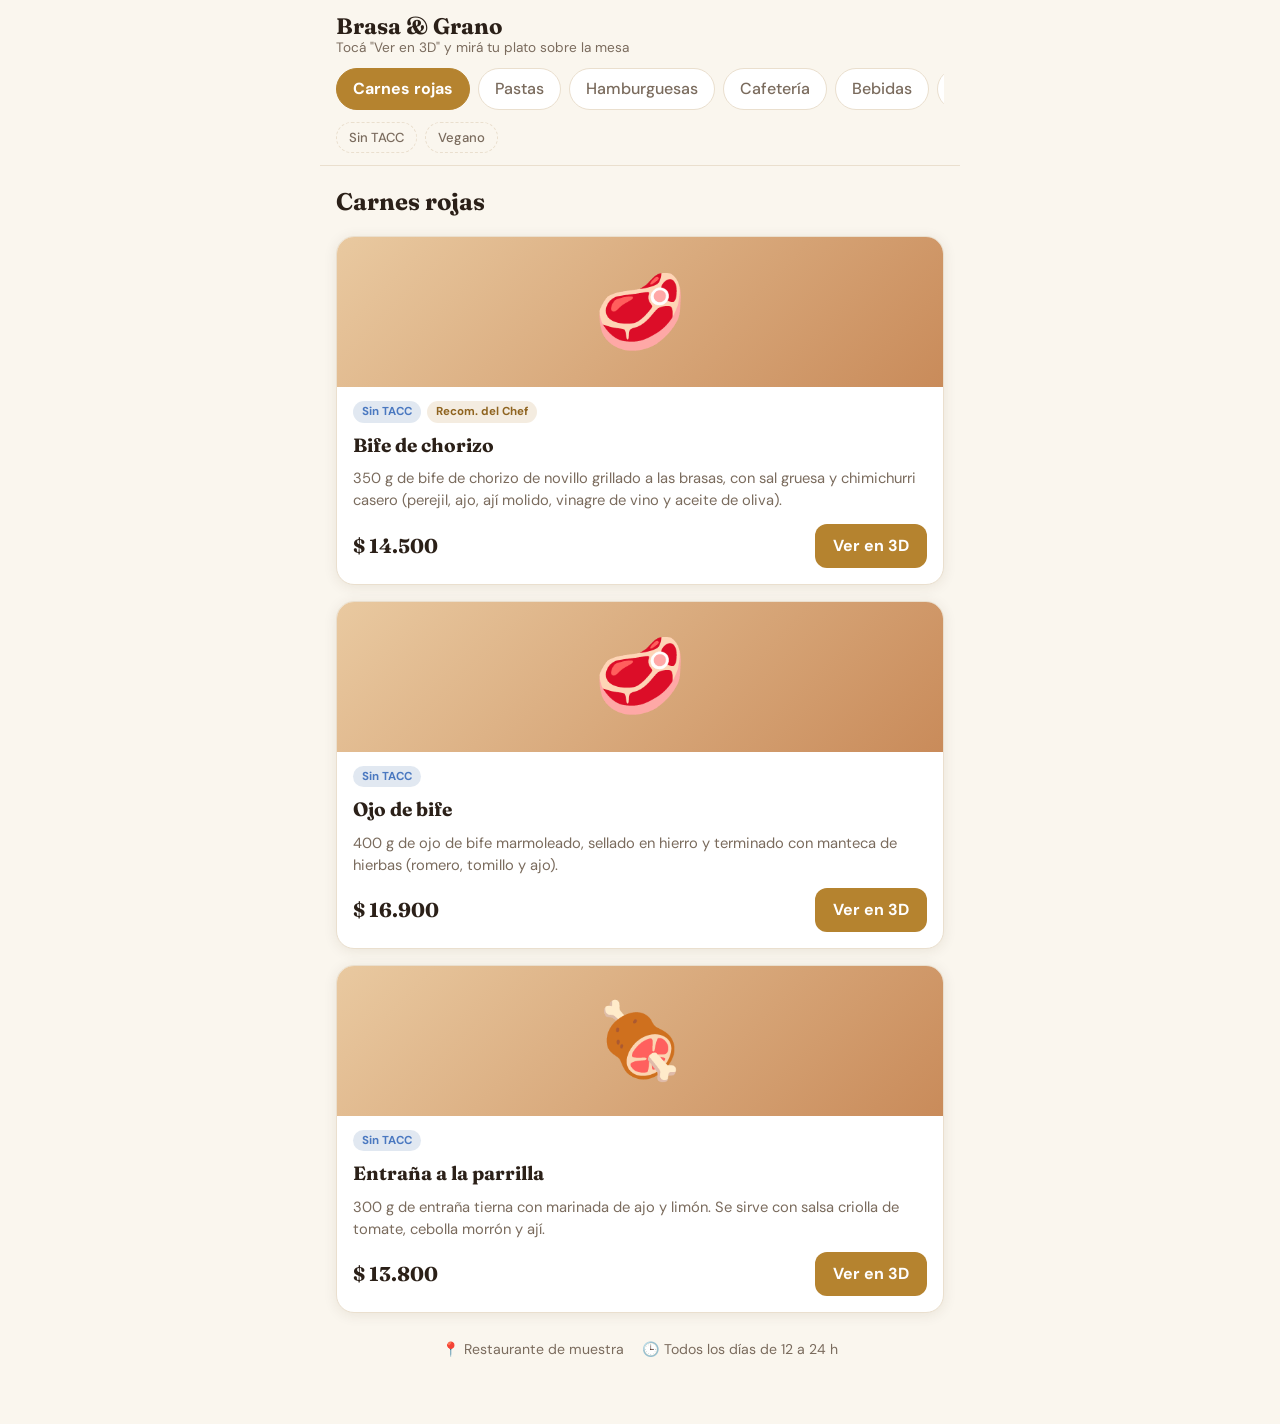
==== commit 3c023724: "Reorganiza en motor común + una carpeta por local, y suma paneles - motor/: menú, visor 3D y bibliot" ====
--- a/index.html
+++ b/index.html
@@ -3,550 +3,19 @@
 <head>
 <meta charset="utf-8">
 <meta name="viewport" content="width=device-width, initial-scale=1, viewport-fit=cover">
+<!-- Datos para cuando se comparte el link (WhatsApp, etc.). El menú en sí está en menu.json -->
+<title>Brasa &amp; Grano · Menú 3D</title>
 <meta name="description" content="Menú digital con platos en 3D. Escaneá el QR o acercá el celular al NFC y mirá cada plato sobre tu mesa.">
-<meta name="theme-color" content="#b5832f">
 <meta property="og:title" content="Brasa &amp; Grano · Menú 3D">
 <meta property="og:description" content="Mirá cada plato en 3D sobre tu mesa antes de elegir.">
+<meta name="theme-color" content="#b5832f">
 <link rel="icon" href="data:image/svg+xml,%3Csvg xmlns=%27http://www.w3.org/2000/svg%27 viewBox=%270 0 100 100%27%3E%3Ctext y=%27.9em%27 font-size=%2790%27%3E%F0%9F%8D%BD%3C/text%3E%3C/svg%3E">
-<title>Brasa & Grano · Menú 3D</title>
 <link href="https://fonts.googleapis.com/css2?family=DM+Sans:wght@400;500;700&family=Fraunces:wght@500;700&display=swap" rel="stylesheet">
-<style>
-:root{--bg:#faf6ee;--card:#fff;--ink:#2b2018;--mut:#7a6b5d;--gold:#b5832f;--gold2:#8f6420;--line:#eadfce;--on:#fff;--sh:0 2px 14px rgba(70,45,10,.09);
-box-sizing:border-box;padding-top:env(safe-area-inset-top,0px);padding-bottom:env(safe-area-inset-bottom,0px)}
-@media (prefers-color-scheme:dark){:root:not([data-theme="light"]){--bg:#17120e;--card:#221b15;--ink:#f4ecdf;--mut:#b2a493;--gold:#d6a24b;--gold2:#e6b863;--line:#3a2f25;--on:#1b1410;--sh:none;color-scheme:dark}}
-:root[data-theme="dark"]{--bg:#17120e;--card:#221b15;--ink:#f4ecdf;--mut:#b2a493;--gold:#d6a24b;--gold2:#e6b863;--line:#3a2f25;--on:#1b1410;--sh:none;color-scheme:dark}
-*{box-sizing:border-box;margin:0}
-html{scroll-padding-top:150px}
-body{background:var(--bg);color:var(--ink);font:16px/1.5 'DM Sans',system-ui,sans-serif;max-width:640px;margin:0 auto;padding-bottom:40px}
-h1,h2,h3{font-family:Fraunces,Georgia,serif;font-weight:700}
-button{font:inherit;cursor:pointer;border:0;color:inherit;background:none}
-button:focus-visible{outline:3px solid var(--gold);outline-offset:2px}
-header{position:sticky;top:0;z-index:20;background:var(--bg);padding:14px 16px 0;border-bottom:1px solid var(--line)}
-.top h1{font-size:1.4rem;line-height:1.1}.top small{color:var(--mut);display:block;font-family:'DM Sans',sans-serif;font-weight:400;font-size:.85rem;margin-top:2px}
-.tabs{display:flex;gap:8px;overflow-x:auto;padding:12px 0;scrollbar-width:none}
-.tabs::-webkit-scrollbar{display:none}
-.tab{flex:none;padding:8px 16px;border-radius:999px;background:var(--card);border:1px solid var(--line);font-weight:500;color:var(--mut)}
-.tab[aria-selected=true]{background:var(--gold);border-color:var(--gold);color:var(--on);font-weight:700}
-main{padding:18px 16px;display:grid;gap:16px}
-main>h2{font-size:1.5rem}
-.card{background:var(--card);border-radius:18px;overflow:hidden;box-shadow:var(--sh);border:1px solid var(--line)}
-.ph{height:150px;display:grid;place-items:center;font-size:4.6rem;position:relative}
-.ph img{width:100%;height:100%;object-fit:cover}
-.bd{padding:14px 16px 16px;display:grid;gap:8px}
-.bd h3{font-size:1.2rem}.bd p{color:var(--mut);font-size:.92rem}
-.tg{display:flex;gap:6px;flex-wrap:wrap}
-.tag{font-size:.72rem;font-weight:700;padding:2px 9px;border-radius:999px;background:rgba(181,131,47,.15);color:var(--gold2)}
-.tag.v{background:rgba(70,140,70,.16);color:#3f8a3f}.tag.s{background:rgba(70,110,170,.16);color:#4a78c0}
-.ft{display:flex;justify-content:space-between;align-items:center;gap:10px;margin-top:4px;min-height:44px}
-.ft b{font-family:Fraunces,serif;font-size:1.25rem}
-.btn{background:var(--gold);color:var(--on);padding:10px 18px;border-radius:12px;font-weight:700}
-.btn:active{transform:scale(.97)}
-</style>
+<link rel="stylesheet" href="motor/menu.css">
 </head>
-<body>
-<header>
-  <div class="top">
-    <h1>Brasa &amp; Grano<small>Tocá "Ver en 3D" y mirá tu plato sobre la mesa</small></h1>
-  </div>
-  <nav class="tabs" id="tabs" role="tablist" aria-label="Categorías"></nav>
-</header>
-<main id="list"></main>
-
-<script>
-const $=s=>document.querySelector(s),f=n=>'$ '+n.toLocaleString('es-AR');
-const CATS=[["carnes", "Carnes rojas", "linear-gradient(135deg,#e9c9a0,#c98b5a)"], ["pastas", "Pastas", "linear-gradient(135deg,#f6e3a8,#e1b552)"], ["burgers", "Hamburguesas", "linear-gradient(135deg,#f3cf9b,#d9903f)"], ["cafe", "Cafetería", "linear-gradient(135deg,#dcc3a6,#a7794f)"], ["bebidas", "Bebidas", "linear-gradient(135deg,#cfe6d8,#8cc3a2)"], ["postres", "Postres", "linear-gradient(135deg,#f0d0d6,#d99aa8)"]];
-const D=[{"id": 1, "c": "carnes", "n": "Bife de chorizo", "e": "🥩", "p": 14500, "t": ["s", "c"], "d": "350 g de bife de lomo de novillo grillado a las brasas, con sal gruesa y chimichurri casero (perejil, ajo, ají molido, vinagre de vino y aceite de oliva)."}, {"id": 2, "c": "carnes", "n": "Ojo de bife", "e": "🥩", "p": 16900, "t": ["s"], "d": "400 g de ojo de bife marmoleado, sellado en hierro y terminado con manteca de hierbas (romero, tomillo y ajo)."}, {"id": 3, "c": "carnes", "n": "Entraña a la parrilla", "e": "🍖", "p": 13800, "t": ["s"], "d": "300 g de entraña tierna con marinada de ajo y limón. Se sirve con salsa criolla de tomate, cebolla morrón y ají."}, {"id": 4, "c": "pastas", "n": "Ravioles de osobuco", "e": "🍝", "p": 11200, "t": ["c"], "d": "Pasta fresca rellena de osobuco braseado 8 horas, con salsa de tomates asados, parmesano rallado y albahaca. Contiene gluten, huevo y lácteos."}, {"id": 5, "c": "pastas", "n": "Sorrentinos veganos", "e": "🍅", "p": 10400, "t": ["v"], "d": "Masa sin huevo rellena de calabaza asada, nueces y tofu ahumado, con salsa pomodoro y aceite de oliva. No contiene lácteos ni huevo."}, {"id": 6, "c": "burgers", "n": "Mequinesse Burger", "e": "🍔", "p": 9800, "t": ["c"], "d": "Pan de papa brioche, medallones smash de carne vacuna (120 g c/u), queso cheddar, bacon crocante y nuestra salsa Mequinesse (mayonesa, mostaza, pickles y pimentón ahumado)."}, {"id": 7, "c": "burgers", "n": "Veggie Garden", "e": "🥬", "p": 9200, "t": ["v"], "d": "Medallón de lentejas, avena y remolacha, pan de papa vegano, palta, rúcula, tomate y mayonesa de anacardos."}, {"id": 8, "c": "cafe", "n": "Cappuccino", "e": "☕", "p": 3600, "t": ["c"], "d": "Doble espresso de blend de granos 100% arábica (Colombia y Brasil) con leche texturizada y espuma cremosa."}, {"id": 9, "c": "cafe", "n": "Medialunas de manteca", "e": "🥐", "p": 3200, "t": [], "d": "Tres medialunas de hojaldre y manteca, horneadas cada mañana y bañadas con almíbar. Contienen gluten, huevo y lácteos."}, {"id": 10, "c": "bebidas", "n": "Limonada con menta y jengibre", "e": "🍋", "p": 4200, "t": ["v", "s"], "d": "Limones exprimidos al momento, menta fresca, jengibre rallado y soda. Endulzada con azúcar de caña, a elección."}, {"id": 11, "c": "bebidas", "n": "Cerveza artesanal IPA", "e": "🍺", "p": 5200, "t": [], "d": "Pinta de 473 ml de IPA de elaboración local, con notas cítricas y amargor medio. Contiene cebada."}, {"id": 12, "c": "postres", "n": "Flan casero con dulce de leche", "e": "🍮", "p": 5400, "t": ["s", "c"], "d": "Flan de huevos y vainilla con caramelo, dulce de leche repostero y crema chantilly. Contiene lácteos y huevo."}, {"id": 13, "c": "postres", "n": "Brownie tibio", "e": "🍫", "p": 6100, "t": ["c"], "d": "Brownie de chocolate semiamargo 70% y nueces, servido tibio con helado de crema americana y salsa de chocolate."}];
-const TG={s:['Sin TACC','s'],v:['Vegano','v'],c:['Recom. del Chef','']};
-let cat='carnes';
-function tabs(){$('#tabs').innerHTML=CATS.map(c=>`<button class="tab" role="tab" aria-selected="${c[0]===cat}" onclick="setCat('${c[0]}')">${c[1]}</button>`).join('')}
-function setCat(c){cat=c;tabs();list();scrollTo({top:0,behavior:'smooth'})}
-function list(){const C=CATS.find(c=>c[0]===cat);
-$('#list').innerHTML=`<h2>${C[1]}</h2>`+D.filter(d=>d.c===cat).map(d=>`<article class="card"><div class="ph" style="background:${C[2]}">${d.img?`<img src="${d.img}" alt="${d.n}" loading="lazy">`:`<span aria-hidden="true">${d.e}</span>`}</div><div class="bd"><div class="tg">${d.t.map(t=>`<span class="tag ${TG[t][1]}">${TG[t][0]}</span>`).join('')}</div><h3>${d.n}</h3><p>${d.d}</p><div class="ft"><b>${f(d.p)}</b>${d.c==='bebidas'?'':`<button class="btn" onclick="open3D(${d.id})" aria-label="Ver ${d.n} en 3D">Ver en 3D</button>`}</div></div></article>`).join('')}
-tabs();list();
-</script>
-<script>
-/* Brasa & Grano · Vista 3D con cámara
-   - open3D(id) abre la cámara y muestra el plato en 3D.
-   - Abre la cámara trasera y muestra el plato en 3D sobre la imagen.
-   Gestos: 1 dedo = girar / inclinar · 2 dedos = agrandar y mover · rueda = zoom. */
-(function () {
-  'use strict';
-  var THREE_URL = 'https://cdn.jsdelivr.net/npm/three@0.160.0/build/three.module.js';
-  var THREE_URL2 = 'https://unpkg.com/three@0.160.0/build/three.module.js';
-  var THREE = null, ov, vid, cv, msg, ttl, S = null, stream = null, curId = null, lastEv = null, oriOn = false;
-
-  /* ---------- sensores de movimiento: el plato queda fijo en el espacio ---------- */
-  function onOri(e) { lastEv = e; }
-  function startOri() {
-    lastEv = null;
-    function listen() { if (!oriOn) { addEventListener('deviceorientation', onOri, true); oriOn = true; } }
-    var DOE = window.DeviceOrientationEvent;
-    listen(); /* se escucha siempre: si no dan permiso, simplemente no llegan eventos */
-    if (DOE && typeof DOE.requestPermission === 'function') {
-      try { return Promise.resolve(DOE.requestPermission()).catch(function () {}); } catch (e) { return Promise.resolve(); }
-    }
-    return Promise.resolve();
-  }
-  function stopOri() { if (oriOn) { removeEventListener('deviceorientation', onOri, true); oriOn = false; } lastEv = null; }
-  function devQuat(e, out) {
-    var d = Math.PI / 180, o = ((screen.orientation && screen.orientation.angle) || window.orientation || 0) * d;
-    out.setFromEuler(new THREE.Euler(e.beta * d, e.alpha * d, -e.gamma * d, 'YXZ'));
-    out.multiply(new THREE.Quaternion(-Math.sqrt(.5), 0, 0, Math.sqrt(.5)));
-    out.multiply(new THREE.Quaternion().setFromAxisAngle(new THREE.Vector3(0, 0, 1), -o));
-  }
-  /* tamaño, sombra y luz siguen al plato donde esté */
-  function applyScale() {
-    var k = S.base * S.scale;
-    S.holder.scale.setScalar(k);
-    S.sun.position.copy(S.holder.position).add(new THREE.Vector3(2.5 * k, 5 * k, 3 * k));
-    S.sun.target.position.copy(S.holder.position);
-    var c = S.sun.shadow.camera; c.left = -2.2 * k; c.right = 2.2 * k; c.top = 2.2 * k; c.bottom = -2.2 * k; c.near = .5 * k; c.far = 14 * k;
-    c.updateProjectionMatrix();
-  }
-  /* el cliente toca la mesa en la pantalla y el plato se apoya ahí */
-  function placeAt(cx, cy) {
-    var rc = new THREE.Raycaster();
-    S.cam.updateMatrixWorld();
-    rc.setFromCamera(new THREE.Vector2(cx / innerWidth * 2 - 1, -(cy / innerHeight) * 2 + 1), S.cam);
-    var dir = rc.ray.direction.clone();
-    if (dir.y > -.12) { dir.y = -.12; dir.normalize(); }
-    var d = (S.dist * .5) / -dir.y;
-    S.holder.position.copy(dir.multiplyScalar(d));
-    S.base = clamp(d / S.dist, .4, 3); S.scale = 1;
-    S.holder.visible = true; S.placed = true; applyScale();
-    msg.hidden = true;
-  }
-  /* fija el "frente" según hacia dónde apunta el celular y espera que toquen la mesa */
-  function calibrate() {
-    var eu = new THREE.Euler().setFromQuaternion(S.qd, 'YXZ');
-    S.Y0.setFromAxisAngle(new THREE.Vector3(0, 1, 0), -eu.y);
-    S.placed = false; S.holder.visible = false;
-    msg.textContent = 'Apuntá a tu mesa y tocá la pantalla para colocar el plato'; msg.hidden = false;
-  }
-
-  /* ---------- estilos ---------- */
-  var st = document.createElement('style');
-  st.textContent =
-    '.btn3d{width:100%;margin-top:2px;padding:10px 16px;border-radius:12px;border:1.5px solid var(--gold);color:var(--gold2);font-weight:700;display:flex;align-items:center;justify-content:center;gap:8px}' +
-    '.btn3d:active{transform:scale(.98)}' +
-    '#ar3d{position:fixed;inset:0;z-index:70;background:#14100c;display:none;touch-action:none;overflow:hidden}' +
-    '#ar3d.open{display:block}' +
-    '#ar3d video{position:absolute;inset:0;width:100%;height:100%;object-fit:cover}' +
-    '#ar3d canvas{position:absolute;inset:0;width:100%;height:100%;touch-action:none;cursor:grab}' +
-    '#ar3d.nocam{background:radial-gradient(circle at 50% 40%,#4a3a2b,#14100c 75%)}' +
-    '#ar3d .a-top{position:absolute;top:0;left:0;right:0;padding:calc(12px + env(safe-area-inset-top,0px)) 14px 28px;display:flex;gap:12px;align-items:center;background:linear-gradient(rgba(0,0,0,.6),transparent);color:#fff;pointer-events:none}' +
-    '#ar3d .a-top button{pointer-events:auto}' +
-    '#ar3d .a-x{width:40px;height:40px;border-radius:50%;background:rgba(0,0,0,.5);border:1px solid rgba(255,255,255,.35);color:#fff;font-size:1.1rem;flex:none}' +
-    '#ar3d .a-top b{font-family:Fraunces,Georgia,serif;font-size:1.15rem;display:block;line-height:1.2}' +
-    '#ar3d .a-top small{opacity:.85;font-size:.78rem}' +
-    '#ar3d .a-msg{position:absolute;left:16px;right:16px;top:50%;transform:translateY(-50%);text-align:center;color:#fff;background:rgba(0,0,0,.6);padding:14px;border-radius:14px;font-size:.95rem;pointer-events:none}' +
-    '#ar3d .a-msg[hidden]{display:none}' +
-    '#ar3d .a-bot{position:absolute;left:0;right:0;bottom:0;padding:26px 14px calc(14px + env(safe-area-inset-bottom,0px));display:flex;gap:10px;justify-content:center;background:linear-gradient(transparent,rgba(0,0,0,.6))}' +
-    '#ar3d .a-bot button{padding:12px 16px;border-radius:12px;font-weight:700;background:rgba(255,255,255,.18);color:#fff;border:1px solid rgba(255,255,255,.4);backdrop-filter:blur(6px)}' +
-    '#ar3d .a-bot button.p{background:var(--gold);border-color:var(--gold);color:var(--on);flex:1;max-width:240px}' +
-    '#ar3d .a-bg{position:absolute;inset:0;width:100%;height:100%;object-fit:cover;display:none}' +
-    '#ar3d.photo .a-bg{display:block}' +
-    '#ar3d #a-photo{display:none}' +
-    '#ar3d.nocam #a-photo{display:block}' +
-    '@media (prefers-reduced-motion:reduce){#ar3d *{scroll-behavior:auto}}';
-  document.head.appendChild(st);
-
-  /* ---------- overlay ---------- */
-  ov = document.createElement('div');
-  ov.id = 'ar3d';
-  ov.setAttribute('role', 'dialog');
-  ov.setAttribute('aria-modal', 'true');
-  ov.setAttribute('aria-label', 'Vista 3D del plato');
-  ov.innerHTML =
-    '<video playsinline muted autoplay></video><img class="a-bg" alt=""><canvas></canvas>' +
-    '<input type="file" id="a-file" accept="image/*" capture="environment" hidden>' +
-    '<div class="a-top"><button class="a-x" aria-label="Cerrar vista 3D">✕</button><div><b id="a-t"></b><small>Tocá tu mesa para apoyar el plato · Tocá otro lugar para moverlo · Arrastrá en cualquier dirección para girarlo · Pellizcá para agrandar</small></div></div>' +
-    '<div class="a-msg" hidden></div>' +
-    '<div class="a-bot"><button id="a-photo">📷 Foto de tu mesa</button><button id="a-reset">Centrar</button></div>';
-  document.body.appendChild(ov);
-  vid = ov.querySelector('video'); cv = ov.querySelector('canvas'); msg = ov.querySelector('.a-msg'); ttl = ov.querySelector('#a-t');
-  ov.querySelector('.a-x').onclick = close3D;
-  var bg = ov.querySelector('.a-bg'), fileIn = ov.querySelector('#a-file'), photoUrl = null;
-  ov.querySelector('#a-photo').onclick = function () { fileIn.click(); };
-  fileIn.onchange = function () {
-    var f = fileIn.files && fileIn.files[0]; if (!f) return;
-    if (photoUrl) URL.revokeObjectURL(photoUrl);
-    photoUrl = URL.createObjectURL(f); bg.src = photoUrl;
-    ov.classList.add('photo'); msg.hidden = true; fileIn.value = '';
-  };
-  /* Centrar: el plato vuelve al medio de la pantalla, apoyado en la mesa, derecho y con su tamaño original */
-  ov.querySelector('#a-reset').onclick = function () {
-    if (!S) return;
-    S.spin.quaternion.identity();
-    if (S.gyro) placeAt(innerWidth / 2, innerHeight / 2); else resetView();
-  };
-  document.addEventListener('keydown', function (e) { if (e.key === 'Escape' && ov.classList.contains('open')) close3D(); });
-
-  /* ---------- helpers de modelado ---------- */
-  var TOP = .07;
-  var seed = 42;
-  function rnd() { seed = (seed * 16807) % 2147483647; return seed / 2147483647; }
-  function mat(c, r, o) { return new THREE.MeshStandardMaterial(Object.assign({ color: c, roughness: r == null ? .7 : r, metalness: 0 }, o || {})); }
-  function mesh(g, m, x, y, z) { var o = new THREE.Mesh(g, m); o.position.set(x || 0, y || 0, z || 0); return o; }
-  function ell(rx, ry, rz, m, x, y, z) { var o = mesh(new THREE.SphereGeometry(1, 20, 14), m, x, y, z); o.scale.set(rx, ry, rz); return o; }
-  function cyl(rt, rb, h, m, x, y, z, seg) { return mesh(new THREE.CylinderGeometry(rt, rb, h, seg || 40), m, x, y, z); }
-
-  function plate(sc, c) {
-    var pts = [[0, 0], [.55, 0], [.62, .03], [.95, .1], [1, .115], [.97, .125], [.9, .1], [.62, .05], [0, .05]]
-      .map(function (a) { return new THREE.Vector2(a[0], a[1]); });
-    var m = mesh(new THREE.LatheGeometry(pts, 64), mat(c || 0xf7f4ee, .35, { side: THREE.DoubleSide }));
-    m.scale.setScalar(sc || 1);
-    return m;
-  }
-
-  function steak(w, d, h, col) {
-    var g = new THREE.SphereGeometry(1, 56, 28), pos = g.attributes.position, cols = [];
-    var base = new THREE.Color(col), sear = new THREE.Color(0x4e2412), dark = new THREE.Color(0x1d0d06);
-    for (var i = 0; i < pos.count; i++) {
-      var x = pos.getX(i), y = pos.getY(i), z = pos.getZ(i);
-      var c = base.clone().lerp(sear, Math.max(0, y) * .85);
-      if (y > .35 && Math.sin((x + z * .45) * 15) > .72) c = dark;
-      cols.push(c.r, c.g, c.b);
-    }
-    g.setAttribute('color', new THREE.Float32BufferAttribute(cols, 3));
-    var m = new THREE.Mesh(g, new THREE.MeshStandardMaterial({ vertexColors: true, roughness: .55 }));
-    m.scale.set(w, h, d);
-    return m;
-  }
-
-  function fries(g, cx, cz, n) {
-    var m = mat(0xe8b94a, .6);
-    for (var i = 0; i < n; i++) {
-      var b = mesh(new THREE.BoxGeometry(.07, .07, .5), m, cx + (rnd() - .5) * .4, TOP + .05 + rnd() * .12, cz + (rnd() - .5) * .35);
-      b.rotation.set((rnd() - .5) * .5, rnd() * 3.14, (rnd() - .5) * .4);
-      g.add(b);
-    }
-  }
-  function leaf(g, x, y, z, s, col) {
-    var l = ell(s, s * .18, s * .55, mat(col || 0x3f8a3a, .7), x, y, z);
-    l.rotation.y = rnd() * 6.28; l.rotation.z = (rnd() - .5) * .5; g.add(l);
-  }
-
-  /* ---------- platos ---------- */
-  function dishSteak(kind) {
-    var g = new THREE.Group(); g.add(plate());
-    if (kind === 1) {
-      var s = steak(.62, .52, .1, 0xa5502e); s.position.set(-.15, TOP + .09, 0); s.rotation.y = .3; g.add(s);
-      for (var i = 0; i < 9; i++) g.add(ell(.05, .03, .05, mat(0x3f8a3a, .8), -.15 + (rnd() - .5) * .6, TOP + .2, (rnd() - .5) * .4));
-      g.add(cyl(.08, .08, .02, mat(0xe9d6a0, .8), .55, TOP + .01, -.55));
-      fries(g, .5, .25, 22);
-    } else if (kind === 2) {
-      var s2 = steak(.5, .48, .13, 0x9a4a2c); s2.position.set(-.1, TOP + .12, 0); g.add(s2);
-      g.add(cyl(.13, .13, .04, mat(0xe8dc8a, .5), -.1, TOP + .25, 0));
-      for (var j = 0; j < 3; j++) { var r = cyl(.012, .012, .35, mat(0x3f6a2c, .8), .3 + j * .05, TOP + .22, -.2 + j * .05); r.rotation.z = 1.3; r.rotation.y = j; g.add(r); }
-      fries(g, .55, .3, 18);
-    } else {
-      var s3 = steak(.85, .3, .08, 0x9c4a2a); s3.position.set(-.05, TOP + .07, -.1); s3.rotation.y = -.2; g.add(s3);
-      var cc = [0xd63a2a, 0x3f8a3a, 0xf0e2b0];
-      for (var k = 0; k < 18; k++) { var cb = mesh(new THREE.BoxGeometry(.07, .06, .07), mat(cc[k % 3], .6), .1 + rnd() * .5, TOP + .04, .3 + rnd() * .3); cb.rotation.y = rnd() * 3; g.add(cb); }
-      fries(g, -.4, .5, 12);
-    }
-    return g;
-  }
-
-  function dishPasta(veg) {
-    var g = new THREE.Group(); g.add(plate());
-    g.add(cyl(.74, .74, .03, mat(veg ? 0xd9442f : 0xc23a24, .45), 0, TOP + .015, 0, 48));
-    var n = veg ? 4 : 5, dough = mat(veg ? 0xf3e2b3 : 0xefd79c, .6);
-    for (var i = 0; i < n; i++) {
-      var a = i / n * 6.28 + .3, p = ell(veg ? .26 : .21, veg ? .13 : .08, veg ? .26 : .21, dough, Math.cos(a) * .36, TOP + .1, Math.sin(a) * .36);
-      p.rotation.y = a; g.add(p);
-    }
-    for (var k = 0; k < 26; k++) g.add(mesh(new THREE.BoxGeometry(.03, .015, .03), mat(veg ? 0x8a5a2a : 0xf7f3e6, .8), (rnd() - .5) * .8, TOP + .22, (rnd() - .5) * .8));
-    for (var q = 0; q < 4; q++) leaf(g, Math.cos(q * 1.6) * .12, TOP + .22, Math.sin(q * 1.6) * .12, .09, 0x2f7a30);
-    return g;
-  }
-
-  function bun(top) {
-    var g = new THREE.Group(), c = 0xe5ab5c;
-    if (top) {
-      var d = mesh(new THREE.SphereGeometry(.52, 40, 20, 0, 6.2832, 0, 1.5708), mat(c, .5, { side: THREE.DoubleSide }));
-      d.scale.y = .8; g.add(d);
-      for (var i = 0; i < 34; i++) {
-        var th = rnd() * 1.1, ph = rnd() * 6.28, s = ell(.025, .012, .012, mat(0xf6e8c8, .6), .5 * Math.sin(th) * Math.cos(ph), .52 * .8 * Math.cos(th) + .01, .5 * Math.sin(th) * Math.sin(ph));
-        s.rotation.y = ph; g.add(s);
-      }
-    } else g.add(cyl(.52, .48, .16, mat(c, .55), 0, .08, 0));
-    return g;
-  }
-
-  function dishBurger(veg) {
-    var g = new THREE.Group(); g.add(plate(1.05)); var y = TOP, b = bun(false); b.position.y = y; g.add(b); y += .16;
-    function layer(m, h, r) { var c = cyl(r || .5, r || .5, h, m, 0, y + h / 2, 0); g.add(c); y += h; return c; }
-    function lettuce(col) {
-      for (var i = 0; i < 2; i++) { var t = mesh(new THREE.TorusGeometry(.46, .05, 8, 36), mat(col, .7), 0, y + .04 + i * .02, 0); t.rotation.x = Math.PI / 2; t.scale.set(1, 1, .6); g.add(t); }
-      g.add(cyl(.46, .46, .02, mat(col, .7), 0, y + .02, 0)); y += .08;
-    }
-    function cheese() { var c = mesh(new THREE.BoxGeometry(.95, .02, .95), mat(0xf2b22b, .4), 0, y + .01, 0); c.rotation.y = .78; g.add(c); y += .03; }
-    function tomato() { for (var i = 0; i < 2; i++) g.add(cyl(.27, .27, .04, mat(0xd2352a, .4), (i - .5) * .4, y + .02, (i - .5) * .1)); y += .05; }
-    if (!veg) {
-      lettuce(0x4e9a3a); tomato();
-      layer(mat(0x55291a, .8), .13, .49); cheese();
-      layer(mat(0x55291a, .8), .13, .49); cheese();
-      for (var k = 0; k < 3; k++) { var bc = mesh(new THREE.BoxGeometry(.8, .015, .09), mat(0x8a2a1a, .6), 0, y + .01 + k * .004, -.2 + k * .2); bc.rotation.y = (k - 1) * .2; g.add(bc); }
-      y += .03;
-      for (var p = 0; p < 4; p++) g.add(cyl(.07, .07, .015, mat(0x8aa83a, .5), Math.cos(p * 1.7) * .28, y + .01, Math.sin(p * 1.7) * .28));
-      y += .02; fries(g, .6, .55, 10);
-    } else {
-      for (var i = 0; i < 12; i++) leaf(g, (rnd() - .5) * .7, y + .04, (rnd() - .5) * .7, .15, 0x2e7a2c); y += .07;
-      tomato();
-      var pt = layer(mat(0x6b3345, .85), .14, .48);
-      for (var j = 0; j < 4; j++) { var av = ell(.38, .02, .11, mat(0xb6d27a, .5), 0, y + .02 + j * .01, (j - 1.5) * .17); g.add(av); } y += .06;
-    }
-    var t = bun(true); t.position.y = y; g.add(t);
-    return g;
-  }
-
-  function dishCapp() {
-    var g = new THREE.Group(); g.add(plate(.85, 0xfaf7f1));
-    var pr = [[0, 0], [.22, 0], [.3, .06], [.38, .3], [.43, .5], [.45, .52], [.43, .52], [.41, .5], [.36, .28], [.28, .1], [0, .08]]
-      .map(function (a) { return new THREE.Vector2(a[0], a[1]); });
-    var cup = mesh(new THREE.LatheGeometry(pr, 56), mat(0xffffff, .25, { side: THREE.DoubleSide }), 0, TOP, 0); cup.scale.setScalar(1.15); g.add(cup);
-    g.add(cyl(.42, .42, .02, mat(0x6b3f23, .4), 0, TOP + .5, 0));
-    g.add(cyl(.36, .36, .02, mat(0xf2e4cb, .9), 0, TOP + .515, 0));
-    [[.06, .13], [.15, .21], [.24, .3]].forEach(function (r) {
-      var rg = mesh(new THREE.RingGeometry(r[0], r[1], 40, 1, .5, 5.2), mat(0xc9a77a, .9, { side: THREE.DoubleSide }), 0, TOP + .527, 0); rg.rotation.x = -Math.PI / 2; g.add(rg);
-    });
-    var h = mesh(new THREE.TorusGeometry(.17, .045, 12, 24, Math.PI * 1.2), mat(0xffffff, .25), .55, TOP + .3, 0); h.rotation.z = -Math.PI * .6; g.add(h);
-    return g;
-  }
-
-  function dishMedialunas() {
-    var g = new THREE.Group(); g.add(plate(1.05));
-    var gold = new THREE.MeshPhysicalMaterial({ color: 0xd9953a, roughness: .35, clearcoat: .6, clearcoatRoughness: .3 });
-    [[0, -.35, .2], [-.5, .35, 1.9], [.5, .3, -1.9]].forEach(function (c) {
-      var cr = new THREE.Group(), A = Math.PI * .55;
-      for (var i = 0; i <= 12; i++) {
-        var a = -A + 2 * A * i / 12, rr = .045 + .1 * Math.cos(a / A * Math.PI / 2);
-        var s = ell(rr, rr, rr * 1.15, gold, .34 * Math.sin(a), rr * .9, .34 * Math.cos(a) - .34); s.rotation.y = a; cr.add(s);
-      }
-      cr.position.set(c[0], TOP, c[1]); cr.rotation.y = c[2]; g.add(cr);
-    });
-    return g;
-  }
-
-  function glassMat() { return new THREE.MeshPhysicalMaterial({ color: 0xe3f4f6, roughness: .05, transparent: true, opacity: .22, side: THREE.DoubleSide, depthWrite: false }); }
-
-  function dishLemonade() {
-    var g = new THREE.Group(); g.add(plate(.75, 0xefe8da)); var y = TOP;
-    g.add(cyl(.38, .3, 1.2, glassMat(), 0, y + .6, 0));
-    var liq = cyl(.36, .29, 1.0, mat(0xf4e56b, .2, { transparent: true, opacity: .85 }), 0, y + .55, 0); g.add(liq);
-    for (var i = 0; i < 5; i++) { var ic = mesh(new THREE.BoxGeometry(.2, .2, .2), mat(0xffffff, .1, { transparent: true, opacity: .55 }), (rnd() - .5) * .3, y + .7 + rnd() * .2, (rnd() - .5) * .3); ic.rotation.set(rnd(), rnd(), rnd()); g.add(ic); }
-    for (var m = 0; m < 6; m++) leaf(g, (rnd() - .5) * .4, y + 1.07, (rnd() - .5) * .4, .12, 0x2f8a3a);
-    var ls = mesh(new THREE.TorusGeometry(.2, .03, 10, 30), mat(0xf1c40f, .5), .38, y + 1.12, 0); ls.rotation.y = Math.PI / 2; g.add(ls);
-    var ld = cyl(.19, .19, .02, mat(0xf8ec9a, .6), .38, y + 1.12, 0); ld.rotation.z = Math.PI / 2; g.add(ld);
-    var sw = cyl(.025, .025, 1.45, mat(0x2fa05a, .5), .1, y + .78, .05); sw.rotation.z = -.18; g.add(sw);
-    return g;
-  }
-
-  function dishBeer() {
-    var g = new THREE.Group(); g.add(plate(.75, 0xefe8da)); var y = TOP;
-    g.add(cyl(.43, .31, 1.15, glassMat(), 0, y + .58, 0));
-    g.add(cyl(.41, .3, .85, mat(0xd88a1b, .15, { transparent: true, opacity: .92 }), 0, y + .45, 0));
-    g.add(cyl(.42, .41, .2, mat(0xfaf4e4, .9), 0, y + 1.0, 0));
-    for (var i = 0; i < 7; i++) g.add(ell(.1, .06, .1, mat(0xfaf4e4, .9), (rnd() - .5) * .5, y + 1.1, (rnd() - .5) * .5));
-    return g;
-  }
-
-  function dishFlan() {
-    var g = new THREE.Group(); g.add(plate());
-    g.add(cyl(.78, .78, .02, mat(0xb35a14, .25, { transparent: true, opacity: .9 }), 0, TOP + .01, 0, 56));
-    g.add(cyl(.42, .55, .5, mat(0xf2c25e, .55), 0, TOP + .25, 0, 56));
-    g.add(cyl(.44, .44, .03, mat(0x93440e, .2), 0, TOP + .515, 0, 56));
-    for (var i = 0; i < 10; i++) { var a = i / 10 * 6.28, d = ell(.05, .1 + rnd() * .08, .04, mat(0x93440e, .2), Math.cos(a) * .45, TOP + .43, Math.sin(a) * .45); d.rotation.y = -a; g.add(d); }
-    var dl = new THREE.MeshPhysicalMaterial({ color: 0x8a4a1c, roughness: .3, clearcoat: .5 });
-    g.add(ell(.16, .09, .16, dl, 0, TOP + .58, 0));
-    for (var k = 0; k < 4; k++) g.add(ell(.11, .08, .11, mat(0xffffff, .9), Math.cos(k * 1.6 + .5) * .25, TOP + .56, Math.sin(k * 1.6 + .5) * .25));
-    return g;
-  }
-
-  function dishBrownie() {
-    var g = new THREE.Group(); g.add(plate());
-    g.add(cyl(.8, .8, .02, new THREE.MeshPhysicalMaterial({ color: 0x1f0e07, roughness: .2, clearcoat: .8 }), 0, TOP + .01, 0, 56));
-    var br = mesh(new THREE.BoxGeometry(.85, .34, .85), mat(0x3b2012, .85), 0, TOP + .17, 0); br.rotation.y = .3; g.add(br);
-    var tl = mesh(new THREE.BoxGeometry(.8, .03, .8), mat(0x4e2c17, .9), 0, TOP + .35, 0); tl.rotation.y = .3; g.add(tl);
-    for (var i = 0; i < 7; i++) { var n = mesh(new THREE.BoxGeometry(.1, .05, .08), mat(0xc59a62, .8), (rnd() - .5) * .6, TOP + .38, (rnd() - .5) * .6); n.rotation.y = rnd() * 3; g.add(n); }
-    g.add(ell(.3, .28, .3, mat(0xf6e8c8, .7), 0, TOP + .62, 0));
-    var dk = new THREE.MeshPhysicalMaterial({ color: 0x2a140a, roughness: .25, clearcoat: .7 });
-    [[.2, .74], [.27, .62], [.24, .5]].forEach(function (r) { var t = mesh(new THREE.TorusGeometry(r[0], .02, 8, 28), dk, 0, TOP + r[1] - .02, 0); t.rotation.x = Math.PI / 2; g.add(t); });
-    return g;
-  }
-
-  var BUILD = {
-    1: function () { return dishSteak(1); }, 2: function () { return dishSteak(2); }, 3: function () { return dishSteak(3); },
-    4: function () { return dishPasta(false); }, 5: function () { return dishPasta(true); },
-    6: function () { return dishBurger(false); }, 7: function () { return dishBurger(true); },
-    8: dishCapp, 9: dishMedialunas, 10: dishLemonade, 11: dishBeer, 12: dishFlan, 13: dishBrownie
-  };
-
-  /* ---------- escena ---------- */
-  function clamp(v, a, b) { return Math.max(a, Math.min(b, v)); }
-  function camDist() { var asp = innerWidth / innerHeight; return Math.max(3.6, 3.45 / asp); }
-
-  function resetView() {
-    S.elev = .55; S.holder.position.set(0, 0, 0); S.scale = 1; S.base = 1; S.holder.visible = true;
-    S.spin.quaternion.identity(); S.auto = true; S.calib = true; applyScale();
-  }
-  function onResize() {
-    if (!S) return;
-    var w = innerWidth, h = innerHeight;
-    S.renderer.setSize(w, h, false); S.cam.aspect = w / h; S.cam.updateProjectionMatrix(); S.dist = camDist();
-  }
-
-  /* cada vez se usa un canvas nuevo: un canvas cuyo contexto WebGL ya se cerró no se puede reutilizar */
-  function freshCanvas() {
-    var n = document.createElement('canvas');
-    cv.replaceWith(n); cv = n;
-  }
-
-  function buildScene(id) {
-    var r = new THREE.WebGLRenderer({ canvas: cv, alpha: true, antialias: true });
-    r.setPixelRatio(Math.min(devicePixelRatio || 1, 2));
-    r.setSize(innerWidth, innerHeight, false);
-    r.shadowMap.enabled = true; r.shadowMap.type = THREE.PCFSoftShadowMap;
-    r.toneMapping = THREE.ACESFilmicToneMapping; r.toneMappingExposure = 1.05;
-    var scene = new THREE.Scene(), cam = new THREE.PerspectiveCamera(45, innerWidth / innerHeight, .1, 60);
-    scene.add(new THREE.HemisphereLight(0xffffff, 0x8a7a68, 1.25));
-    var sun = new THREE.DirectionalLight(0xfff2dc, 2.2); sun.position.set(2.5, 5, 3); sun.castShadow = true;
-    sun.shadow.mapSize.set(1024, 1024);
-    var sc = sun.shadow.camera; sc.left = -2; sc.right = 2; sc.top = 2; sc.bottom = -2; sc.near = 1; sc.far = 14; sun.shadow.bias = -.0005;
-    scene.add(sun); scene.add(sun.target);
-    var holder = new THREE.Group(), spin = new THREE.Group();
-    seed = 42;
-    var model = (BUILD[id] || BUILD[1])();
-    model.traverse(function (o) { if (o.isMesh) { o.castShadow = !(o.material && o.material.transparent); o.receiveShadow = true; } });
-    spin.add(model); holder.add(spin); scene.add(holder);
-    var ground = new THREE.Mesh(new THREE.PlaneGeometry(14, 14), new THREE.ShadowMaterial({ opacity: .38 }));
-    ground.rotation.x = -Math.PI / 2; ground.position.y = -.001; ground.receiveShadow = true; holder.add(ground);
-    S = { renderer: r, scene: scene, cam: cam, holder: holder, spin: spin, elev: .55, dist: camDist(), scale: 1, auto: true, raf: 0, ptr: new Map(), sun: sun, qa: new THREE.Quaternion(), base: 1, placed: false, gyro: false, calib: true, qd: new THREE.Quaternion(), Y0: new THREE.Quaternion() };
-    resetView(); bindGestures();
-    (function loop() {
-      if (!S) return;
-      S.raf = requestAnimationFrame(loop);
-      if (lastEv && lastEv.beta != null) {
-        devQuat(lastEv, S.qd);
-        if (S.calib || !S.gyro) { S.gyro = true; S.calib = false; calibrate(); }
-        S.cam.position.set(0, 0, 0);
-        S.cam.quaternion.copy(S.Y0).multiply(S.qd);
-      } else {
-        if (S.gyro) { S.gyro = false; S.holder.visible = true; S.holder.position.set(0, 0, 0); S.base = 1; applyScale(); }
-        S.cam.position.set(0, Math.sin(S.elev) * S.dist, Math.cos(S.elev) * S.dist);
-        S.cam.lookAt(0, .25, 0);
-      }
-      S.renderer.render(S.scene, S.cam);
-    })();
-  }
-
-  function bindGestures() {
-    var P = S.ptr;
-    cv.onpointerdown = function (e) {
-      cv.setPointerCapture(e.pointerId);
-      P.set(e.pointerId, { x: e.clientX, y: e.clientY, sx: e.clientX, sy: e.clientY, t: Date.now(), multi: false });
-      if (P.size > 1) P.forEach(function (v) { v.multi = true; });
-    };
-    cv.onpointermove = function (e) {
-      var p = P.get(e.pointerId); if (!p || !S) return;
-      var dx = e.clientX - p.x, dy = e.clientY - p.y;
-      if (P.size === 1) {
-        /* girar libre: izquierda/derecha sobre el eje vertical, arriba/abajo inclinando hacia vos */
-        S.spin.quaternion.premultiply(S.qa.setFromAxisAngle(new THREE.Vector3(0, 1, 0), dx * .01));
-        S.spin.quaternion.premultiply(S.qa.setFromAxisAngle(new THREE.Vector3(1, 0, 0).applyQuaternion(S.cam.quaternion), dy * .01));
-      } else if (P.size === 2) {
-        var o = null; P.forEach(function (v, k) { if (k !== e.pointerId) o = v; });
-        var d0 = Math.hypot(p.x - o.x, p.y - o.y), d1 = Math.hypot(e.clientX - o.x, e.clientY - o.y);
-        if (d0 > 0) { S.scale = clamp(S.scale * d1 / d0, .4, 2.6); applyScale(); }
-        if (!S.gyro) {
-          var k2 = 2 * S.dist * Math.tan(Math.PI / 8) / innerHeight / 2;
-          S.holder.position.x = clamp(S.holder.position.x + dx * k2, -4, 4);
-          S.holder.position.z = clamp(S.holder.position.z + dy * k2, -4, 4);
-          applyScale();
-        }
-      }
-      p.x = e.clientX; p.y = e.clientY;
-    };
-    cv.onpointerup = function (e) {
-      var p = P.get(e.pointerId); P.delete(e.pointerId);
-      if (p && S && S.gyro && !p.multi && Math.hypot(e.clientX - p.sx, e.clientY - p.sy) < 10 && Date.now() - p.t < 500) placeAt(e.clientX, e.clientY);
-    };
-    cv.onpointercancel = function (e) { P.delete(e.pointerId); };
-    cv.onwheel = function (e) { e.preventDefault(); if (!S) return; S.scale = clamp(S.scale * Math.exp(-e.deltaY * .001), .4, 2.6); applyScale(); };
-  }
-
-  /* ---------- cámara ---------- */
-  function startCam() {
-    var md = navigator.mediaDevices;
-    if (!md || !md.getUserMedia) { noCam(); return Promise.resolve(); }
-    return md.getUserMedia({ video: { facingMode: { ideal: 'environment' }, width: { ideal: 1280 }, height: { ideal: 720 } }, audio: false })
-      .then(function (s) {
-        if (!ov.classList.contains('open')) { s.getTracks().forEach(function (t) { t.stop(); }); return; }
-        stream = s; vid.srcObject = s; var p = vid.play(); if (p && p.catch) p.catch(function () {});
-      })
-      .catch(noCam);
-  }
-  function noCam() {
-    ov.classList.add('nocam');
-    msg.textContent = 'No pudimos abrir la cámara en vivo. Tocá "Foto de tu mesa", sacá una foto y ponemos el plato encima.';
-    msg.hidden = false; setTimeout(function () { msg.hidden = true; }, 6000);
-  }
-
-  /* ---------- abrir / cerrar ---------- */
-  function loadThree() {
-    if (THREE) return Promise.resolve(THREE);
-    return import(THREE_URL).catch(function () { return import(THREE_URL2); })
-      .then(function (m) { THREE = m; return m; });
-  }
-
-  function open3D(id) {
-    var d = (window.D || (typeof D !== 'undefined' ? D : [])).find(function (x) { return x.id === id; });
-    curId = id; ttl.textContent = d ? d.n : 'Vista 3D';
-    ov.classList.remove('nocam'); ov.classList.add('open'); document.body.style.overflow = 'hidden';
-    msg.textContent = 'Preparando el plato en 3D…'; msg.hidden = false;
-    var cam = startOri().then(startCam);
-    loadThree().then(function () {
-      if (!ov.classList.contains('open')) return;
-      try {
-        freshCanvas();
-        buildScene(id);
-      } catch (err) {
-        if (window.console) console.error(err);
-        msg.textContent = 'No se pudo iniciar el visor 3D en este dispositivo.'; msg.hidden = false;
-        return;
-      }
-      if (!ov.classList.contains('nocam')) msg.hidden = true;
-      return cam;
-    }, function () {
-      msg.textContent = 'No se pudo descargar el visor 3D. Revisá tu conexión e intentá de nuevo.'; msg.hidden = false;
-    });
-  }
-
-  function close3D() {
-    ov.classList.remove('open', 'nocam', 'photo'); document.body.style.overflow = '';
-    if (photoUrl) { URL.revokeObjectURL(photoUrl); photoUrl = null; } bg.removeAttribute('src');
-    if (stream) { stream.getTracks().forEach(function (t) { t.stop(); }); stream = null; }
-    vid.srcObject = null; stopOri();
-    if (S) {
-      cancelAnimationFrame(S.raf);
-      S.scene.traverse(function (o) {
-        if (o.geometry) o.geometry.dispose();
-        if (o.material) (Array.isArray(o.material) ? o.material : [o.material]).forEach(function (m) { m.dispose(); });
-      });
-      S.renderer.dispose();
-      if (S.renderer.forceContextLoss) S.renderer.forceContextLoss();
-      S = null;
-    }
-    msg.hidden = true;
-  }
-
-  addEventListener('resize', onResize);
-  addEventListener('orientationchange', function () { setTimeout(onResize, 250); });
-  window.open3D = open3D;
-})();
-
-</script>
+<body data-menu="brasa-y-grano/menu.json">
+<script src="motor/menu.js"></script>
+<script src="motor/modelos.js"></script>
+<script src="motor/visor3d.js"></script>
 </body>
-</html>
+</html>
--- a/motor/menu.css
+++ b/motor/menu.css
@@ -0,0 +1,45 @@
+/* Menú 3D · estilos comunes a todos los locales.
+   Los colores de cada local se pisan desde su menu.json ("colores"). */
+:root{--fondo:#faf6ee;--tarjeta:#fff;--texto:#2b2018;--suave:#7a6b5d;--acento:#b5832f;--acento2:#8f6420;--linea:#eadfce;--sobre-acento:#fff;--sombra:0 2px 14px rgba(70,45,10,.09);
+box-sizing:border-box;padding-top:env(safe-area-inset-top,0px);padding-bottom:env(safe-area-inset-bottom,0px)}
+@media (prefers-color-scheme:dark){:root:not([data-theme="light"]){--fondo:#17120e;--tarjeta:#221b15;--texto:#f4ecdf;--suave:#b2a493;--acento:#d6a24b;--acento2:#e6b863;--linea:#3a2f25;--sobre-acento:#1b1410;--sombra:none;color-scheme:dark}}
+:root[data-theme="dark"]{--fondo:#17120e;--tarjeta:#221b15;--texto:#f4ecdf;--suave:#b2a493;--acento:#d6a24b;--acento2:#e6b863;--linea:#3a2f25;--sobre-acento:#1b1410;--sombra:none;color-scheme:dark}
+*{box-sizing:border-box;margin:0}
+html{scroll-padding-top:150px}
+body{background:var(--fondo);color:var(--texto);font:16px/1.5 'DM Sans',system-ui,sans-serif;max-width:640px;margin:0 auto;padding-bottom:40px}
+h1,h2,h3{font-family:Fraunces,Georgia,serif;font-weight:700}
+button{font:inherit;cursor:pointer;border:0;color:inherit;background:none}
+button:focus-visible{outline:3px solid var(--acento);outline-offset:2px}
+.proto{background:#c2410c;color:#fff;text-align:center;font-weight:700;font-size:.85rem;padding:6px 16px;letter-spacing:.02em;margin:-14px -16px 12px}
+header{position:sticky;top:0;z-index:20;background:var(--fondo);padding:14px 16px 0;border-bottom:1px solid var(--linea)}
+.top{display:flex;gap:12px;align-items:center}
+.top img{width:48px;height:48px;border-radius:12px;object-fit:cover;flex:none}
+.top h1{font-size:1.4rem;line-height:1.1}.top small{color:var(--suave);display:block;font-family:'DM Sans',sans-serif;font-weight:400;font-size:.85rem;margin-top:2px}
+.tabs{display:flex;gap:8px;overflow-x:auto;padding:12px 0;scrollbar-width:none}
+.tabs::-webkit-scrollbar{display:none}
+.tab{flex:none;padding:8px 16px;border-radius:999px;background:var(--tarjeta);border:1px solid var(--linea);font-weight:500;color:var(--suave)}
+.tab[aria-selected=true]{background:var(--acento);border-color:var(--acento);color:var(--sobre-acento);font-weight:700}
+main{padding:18px 16px;display:grid;gap:16px}
+main>h2{font-size:1.5rem}
+.aviso{color:var(--suave);text-align:center;padding:40px 0}
+.card{background:var(--tarjeta);border-radius:18px;overflow:hidden;box-shadow:var(--sombra);border:1px solid var(--linea)}
+.ph{height:150px;display:grid;place-items:center;font-size:4.6rem;position:relative;background:linear-gradient(135deg,#eadfce,#c9b49a)}
+.ph img{width:100%;height:100%;object-fit:cover}
+.bd{padding:14px 16px 16px;display:grid;gap:8px}
+.bd h3{font-size:1.2rem}.bd p{color:var(--suave);font-size:.92rem}
+.tg{display:flex;gap:6px;flex-wrap:wrap}
+.tag{font-size:.72rem;font-weight:700;padding:2px 9px;border-radius:999px;background:rgba(181,131,47,.15);color:var(--acento2)}
+.tag.v{background:rgba(70,140,70,.16);color:#3f8a3f}.tag.s{background:rgba(70,110,170,.16);color:#4a78c0}
+.ft{display:flex;justify-content:space-between;align-items:center;gap:10px;margin-top:4px;min-height:44px}
+.ft b{font-family:Fraunces,serif;font-size:1.25rem}
+.btn{background:var(--acento);color:var(--sobre-acento);padding:10px 18px;border-radius:12px;font-weight:700}
+.btn:active{transform:scale(.97)}
+.proto.borr{background:#1d4ed8}
+.proto+.proto{margin-top:-12px}
+.filtros{display:flex;gap:8px;padding:0 0 12px}
+.fil{padding:5px 12px;border-radius:999px;border:1px dashed var(--linea);font-size:.82rem;font-weight:500;color:var(--suave)}
+.fil[aria-pressed=true]{border-style:solid;border-color:var(--acento);color:var(--acento2);background:rgba(181,131,47,.12);font-weight:700}
+.card.agotado .ph>*:not(.sin),.card.agotado .bd{opacity:.55}
+.sin{position:absolute;top:12px;left:12px;background:#2b2018;color:#fff;font-size:.75rem;font-weight:700;padding:4px 10px;border-radius:999px}
+.info{display:flex;flex-wrap:wrap;gap:8px 18px;justify-content:center;padding:8px 16px 24px;color:var(--suave);font-size:.88rem}
+.info a{color:var(--acento2);font-weight:700}
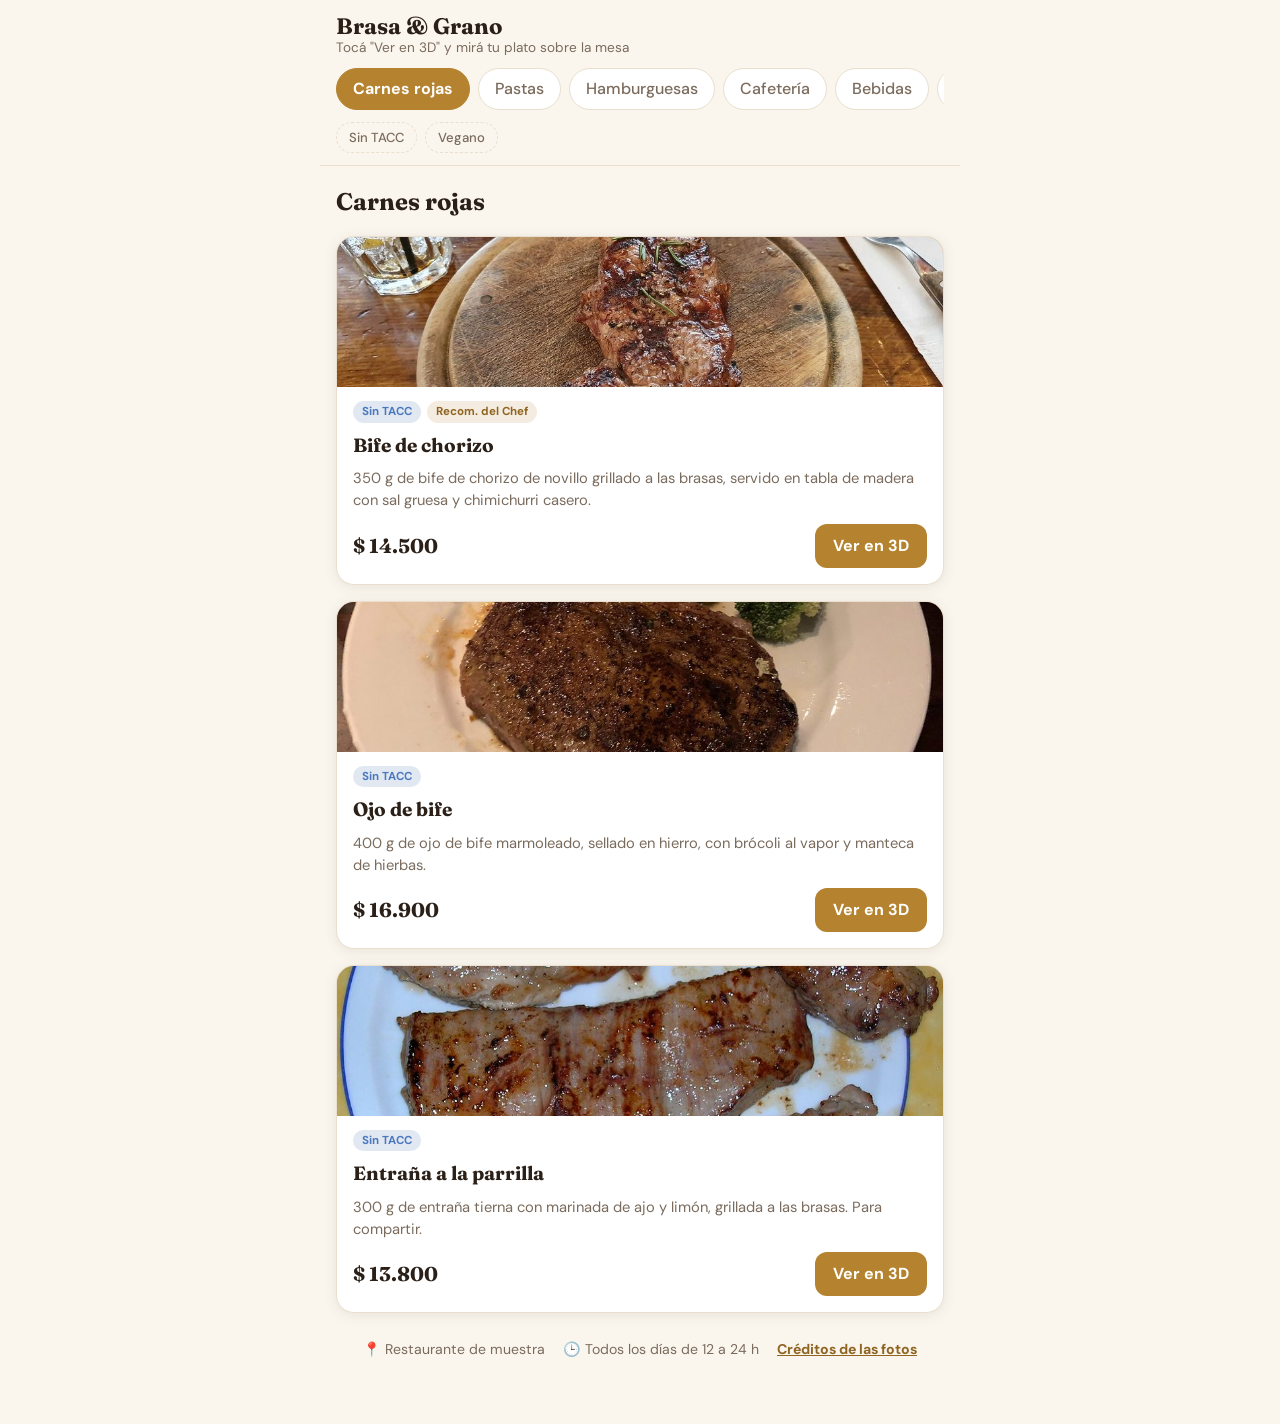
==== commit f09591da: "﻿Platos en 3D generados desde fotos reales, y alta de locales desde el administrador - Generador pro" ====
--- a/index.html
+++ b/index.html
@@ -15,7 +15,8 @@
 </head>
 <body data-menu="brasa-y-grano/menu.json">
 <script src="motor/menu.js"></script>
-<script src="motor/modelos.js"></script>
+<script src="motor/cargar-three.js"></script>
+<script src="motor/relieve.js"></script>
 <script src="motor/visor3d.js"></script>
 </body>
 </html>
--- a/motor/menu.css
+++ b/motor/menu.css
@@ -7,7 +7,7 @@
 *{box-sizing:border-box;margin:0}
 html{scroll-padding-top:150px}
 body{background:var(--fondo);color:var(--texto);font:16px/1.5 'DM Sans',system-ui,sans-serif;max-width:640px;margin:0 auto;padding-bottom:40px}
-h1,h2,h3{font-family:Fraunces,Georgia,serif;font-weight:700}
+h1,h2,h3{font-family:var(--titulos,Fraunces,Georgia,serif);font-weight:700}
 button{font:inherit;cursor:pointer;border:0;color:inherit;background:none}
 button:focus-visible{outline:3px solid var(--acento);outline-offset:2px}
 .proto{background:#c2410c;color:#fff;text-align:center;font-weight:700;font-size:.85rem;padding:6px 16px;letter-spacing:.02em;margin:-14px -16px 12px}
@@ -24,14 +24,16 @@
 .aviso{color:var(--suave);text-align:center;padding:40px 0}
 .card{background:var(--tarjeta);border-radius:18px;overflow:hidden;box-shadow:var(--sombra);border:1px solid var(--linea)}
 .ph{height:150px;display:grid;place-items:center;font-size:4.6rem;position:relative;background:linear-gradient(135deg,#eadfce,#c9b49a)}
-.ph img{width:100%;height:100%;object-fit:cover}
+.ph{overflow:hidden}
+.ph img{position:absolute;inset:0;width:100%;height:100%;object-fit:cover}
+.ph .sin{z-index:1}
 .bd{padding:14px 16px 16px;display:grid;gap:8px}
 .bd h3{font-size:1.2rem}.bd p{color:var(--suave);font-size:.92rem}
 .tg{display:flex;gap:6px;flex-wrap:wrap}
 .tag{font-size:.72rem;font-weight:700;padding:2px 9px;border-radius:999px;background:rgba(181,131,47,.15);color:var(--acento2)}
 .tag.v{background:rgba(70,140,70,.16);color:#3f8a3f}.tag.s{background:rgba(70,110,170,.16);color:#4a78c0}
 .ft{display:flex;justify-content:space-between;align-items:center;gap:10px;margin-top:4px;min-height:44px}
-.ft b{font-family:Fraunces,serif;font-size:1.25rem}
+.ft b{font-family:var(--titulos,Fraunces,serif);font-size:1.25rem}
 .btn{background:var(--acento);color:var(--sobre-acento);padding:10px 18px;border-radius:12px;font-weight:700}
 .btn:active{transform:scale(.97)}
 .proto.borr{background:#1d4ed8}
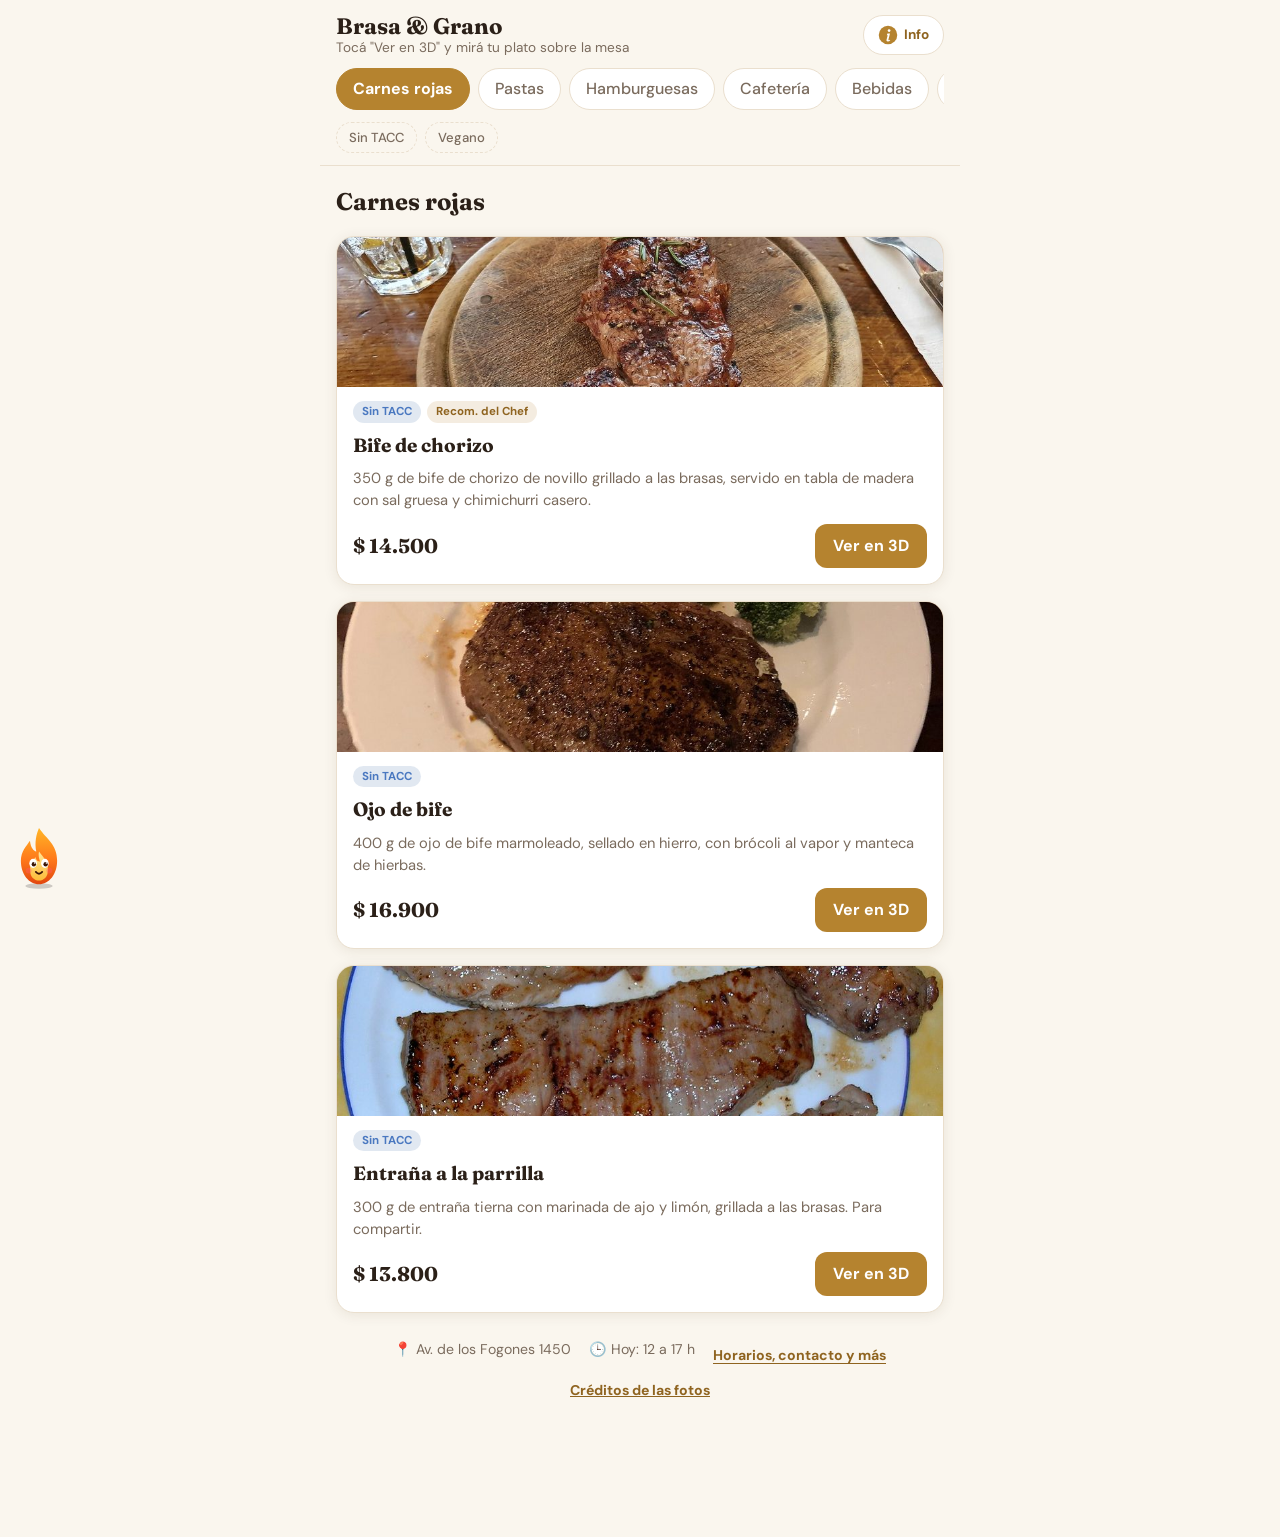
==== commit 75103c0a: "Mascota interactiva en el menú: Brasita en Brasa & Grano - motor/mascota.js: personajito opcional ab" ====
--- a/index.html
+++ b/index.html
@@ -18,5 +18,6 @@
 <script src="motor/cargar-three.js"></script>
 <script src="motor/relieve.js"></script>
 <script src="motor/visor3d.js"></script>
+<script src="motor/mascota.js"></script>
 </body>
 </html>
--- a/motor/menu.css
+++ b/motor/menu.css
@@ -45,3 +45,68 @@
 .sin{position:absolute;top:12px;left:12px;background:#2b2018;color:#fff;font-size:.75rem;font-weight:700;padding:4px 10px;border-radius:999px}
 .info{display:flex;flex-wrap:wrap;gap:8px 18px;justify-content:center;padding:8px 16px 24px;color:var(--suave);font-size:.88rem}
 .info a{color:var(--acento2);font-weight:700}
+/* información del local: botón "Info" en el encabezado y ficha que se abre */
+.top h1{flex:1;min-width:0}
+.btn-info{flex:none;align-self:center;display:inline-flex;align-items:center;gap:6px;padding:8px 14px;min-height:40px;border-radius:999px;border:1px solid var(--linea);background:var(--tarjeta);font-weight:700;font-size:.85rem;color:var(--acento2)}
+.btn-info svg{flex:none;display:block}
+.btn-info .i-fondo{fill:var(--acento)}
+.btn-info .i-letra{fill:var(--sobre-acento)}
+.ver-ficha{font-weight:700;color:var(--acento2);text-decoration:underline;text-underline-offset:3px;padding:6px 0}
+.ficha{border:0;padding:0;margin:auto auto 0;width:100%;max-width:640px;max-height:88vh;border-radius:22px 22px 0 0;background:var(--fondo);color:var(--texto);overflow:auto}
+.ficha::backdrop{background:rgba(0,0,0,.5)}
+@media (min-width:700px){.ficha{margin:auto;border-radius:22px;max-height:85vh}}
+.ficha-cab{position:sticky;top:0;z-index:1;display:flex;align-items:center;gap:12px;padding:18px 20px 14px;background:var(--fondo);border-bottom:1px solid var(--linea)}
+.ficha-cab h2{flex:1;font-size:1.35rem}
+.ficha-x{width:40px;height:40px;border-radius:50%;border:1px solid var(--linea);background:var(--tarjeta);font-size:1rem;flex:none}
+.ficha-cuerpo{padding:6px 20px calc(24px + env(safe-area-inset-bottom,0px));display:grid;gap:4px}
+.ficha section{padding:14px 0;border-bottom:1px solid var(--linea)}
+.ficha section:last-of-type{border-bottom:0}
+.ficha h3{font-size:1rem;margin-bottom:8px;display:flex;gap:8px;align-items:center}
+.ficha p{color:var(--texto);font-size:.95rem}
+.ficha .suave{color:var(--suave);font-size:.88rem}
+.horas{display:grid;gap:2px;margin:0}
+.horas div{display:flex;justify-content:space-between;gap:12px;padding:7px 10px;border-radius:10px;font-size:.93rem}
+.horas dt{color:var(--suave)}
+.horas dd{margin:0;text-align:right;font-weight:500}
+.horas a{color:var(--acento2);font-weight:700}
+.horas .hoy{background:rgba(181,131,47,.12)}
+.horas .hoy dt{color:var(--texto);font-weight:700}
+.horas em{font-style:normal;font-size:.7rem;font-weight:700;text-transform:uppercase;letter-spacing:.04em;color:var(--sobre-acento);background:var(--acento);padding:1px 7px;border-radius:999px;margin-left:4px}
+.chips{display:flex;flex-wrap:wrap;gap:6px}
+.chips span{padding:4px 11px;border-radius:999px;background:var(--tarjeta);border:1px solid var(--linea);font-size:.85rem}
+.btn-sec{display:inline-block;margin-top:10px;padding:8px 16px;border-radius:12px;border:1.5px solid var(--acento);color:var(--acento2);font-weight:700;text-decoration:none}
+.muestra{margin-top:10px;font-size:.8rem;color:var(--suave);text-align:center}
+/* plato al que lleva la mascota: se resalta un momento */
+.card.destacado{box-shadow:0 0 0 3px var(--acento),var(--sombra);transition:box-shadow .3s}
+/* mascota del local (mascota.js): chiquita, abajo a la izquierda, sin tapar los platos */
+body.con-mascota .info{padding-bottom:96px}
+.mascota{position:fixed;left:max(10px,env(safe-area-inset-left,0px));bottom:calc(10px + env(safe-area-inset-bottom,0px));z-index:30;display:flex;flex-direction:column;align-items:flex-start;pointer-events:none}
+.mascota>*{pointer-events:auto}
+.m-boton{width:58px;height:66px;padding:0;background:none;border:0;cursor:pointer;-webkit-tap-highlight-color:transparent}
+.m-boton svg{width:100%;height:100%;display:block;overflow:visible}
+.m-cuerpo{transform-origin:32px 66px;animation:m-llama 2.6s ease-in-out infinite}
+.m-ojos{transform-origin:32px 43px;animation:m-parpadeo 4.5s infinite}
+.m-feliz,.m-boca-abierta{display:none}
+.mascota.charla .m-ojos{display:none}.mascota.charla .m-feliz{display:inline}
+.mascota.charla .m-boca{display:none}.mascota.charla .m-boca-abierta{display:inline}
+.mascota.salta .m-boton{animation:m-salto .6s cubic-bezier(.3,1.6,.5,1)}
+.mascota.salta .m-cuerpo{animation:m-aviva .6s ease-out}
+.mascota.saluda .m-boton{animation:m-saludo 1.6s ease-in-out}
+@keyframes m-llama{0%,100%{transform:scale(1,1) skewX(0)}30%{transform:scale(1.03,.97) skewX(-2deg)}60%{transform:scale(.98,1.04) skewX(2deg)}}
+@keyframes m-parpadeo{0%,92%,100%{transform:scaleY(1)}95%{transform:scaleY(.1)}}
+@keyframes m-salto{0%{transform:translateY(0)}40%{transform:translateY(-18px)}100%{transform:translateY(0)}}
+@keyframes m-aviva{0%{transform:scale(1)}35%{transform:scale(1.18,1.25)}100%{transform:scale(1)}}
+@keyframes m-saludo{0%,100%{transform:rotate(0)}20%{transform:rotate(-12deg)}40%{transform:rotate(10deg)}60%{transform:rotate(-8deg)}80%{transform:rotate(5deg)}}
+.m-globo{position:relative;margin-bottom:8px;width:min(270px,calc(100vw - 32px));background:var(--tarjeta);color:var(--texto);border:1px solid var(--linea);border-radius:18px 18px 18px 6px;box-shadow:0 8px 28px rgba(40,20,5,.22);padding:14px 14px 10px;animation:m-aparece .25s ease-out}
+.m-globo[hidden]{display:none}
+.m-globo p{font-size:.92rem;line-height:1.4;margin-bottom:6px;padding-right:22px}
+.m-globo .m-reco{padding-right:0;color:var(--texto)}
+.m-globo b{color:var(--acento2)}
+.m-x{position:absolute;top:6px;right:6px;width:30px;height:30px;border-radius:50%;font-size:.8rem;color:var(--suave)}
+.m-acciones{display:flex;gap:6px;margin-top:8px}
+.m-acciones button{flex:1;padding:9px 10px;border-radius:12px;font-weight:700;font-size:.85rem;min-height:40px;border:1.5px solid var(--acento);color:var(--acento2)}
+.m-acciones button[data-m=ver]{background:var(--acento);color:var(--sobre-acento)}
+.m-acciones button[hidden]{display:none}
+.m-ocultar{display:block;margin:8px auto 0;font-size:.75rem;color:var(--suave);text-decoration:underline;padding:4px}
+@keyframes m-aparece{from{opacity:0;transform:translateY(8px) scale(.96)}to{opacity:1;transform:none}}
+@media (prefers-reduced-motion:reduce){.m-cuerpo,.m-ojos,.mascota.salta .m-boton,.mascota.salta .m-cuerpo,.mascota.saluda .m-boton,.m-globo{animation:none}}
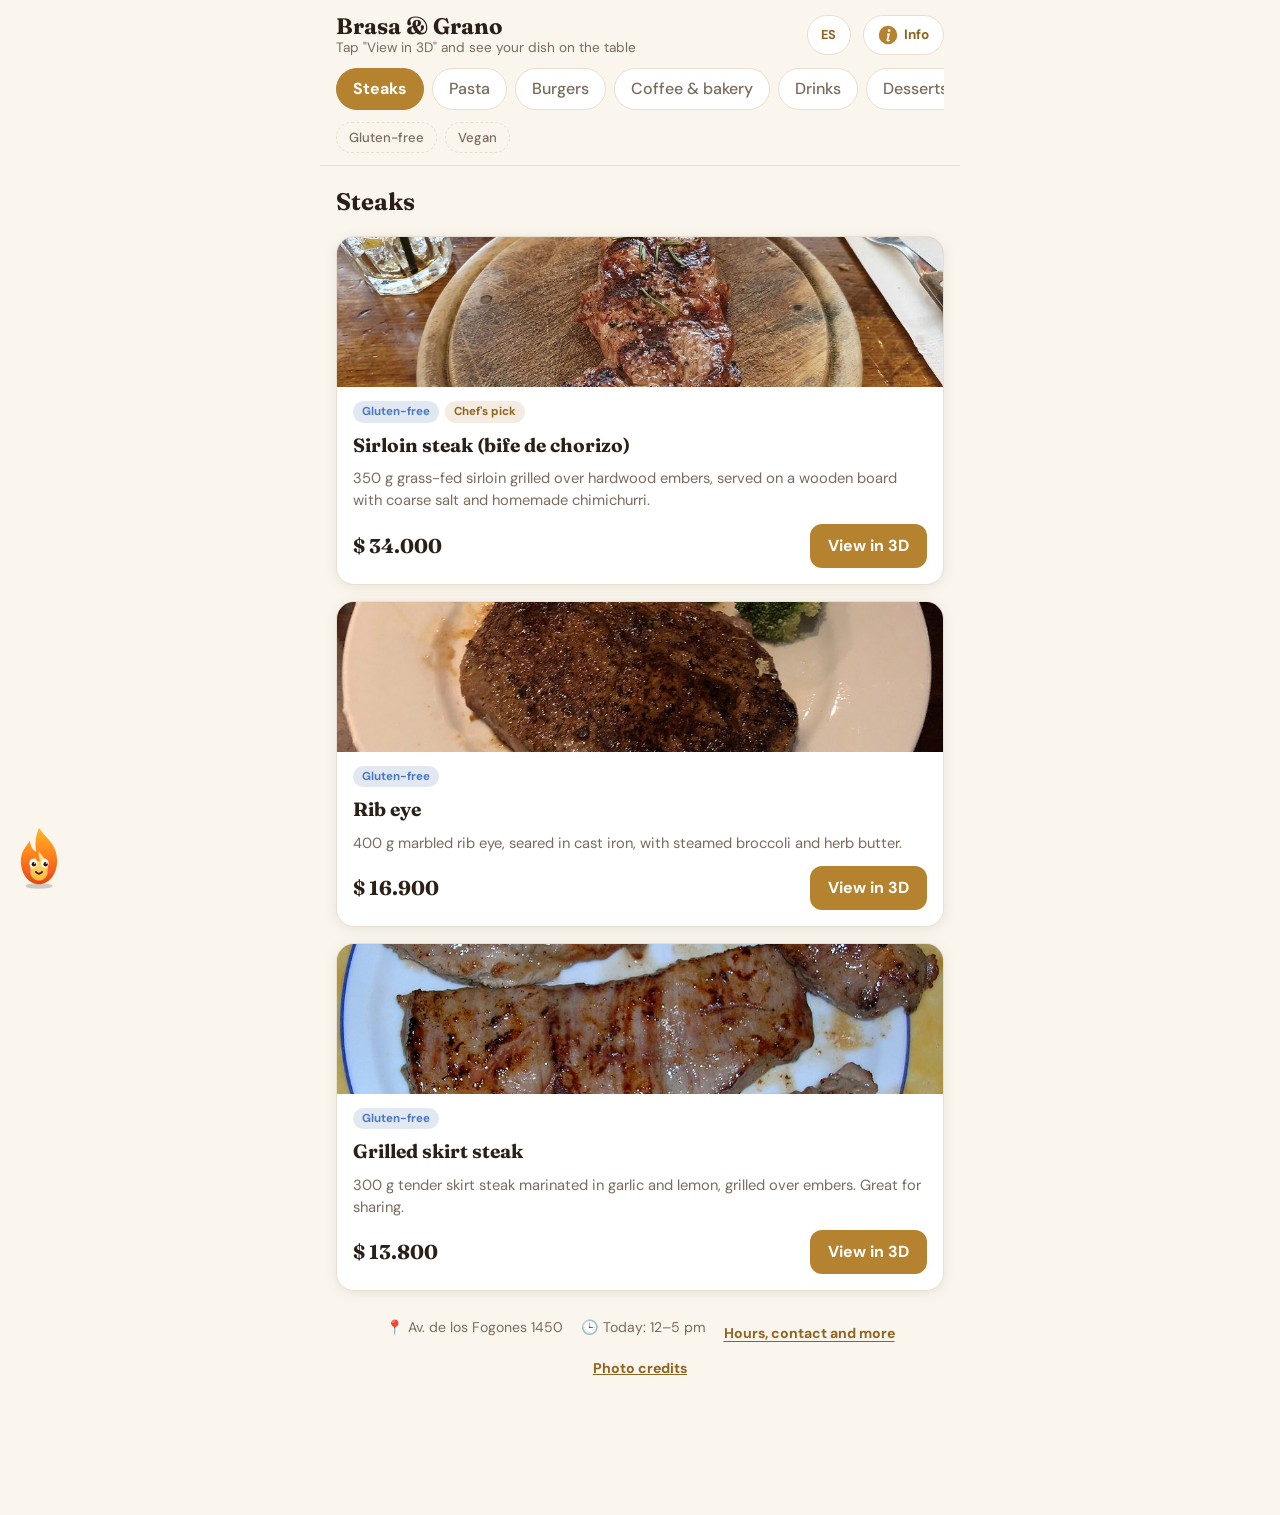
==== commit 69f44886: "Usuario nuevo de GitHub: ronkstudio (direcciones, función y textos) Co-Authored-By: Claude Opus 5.5 " ====
--- a/index.html
+++ b/index.html
@@ -8,6 +8,12 @@
 <meta name="description" content="Menú digital con platos en 3D. Escaneá el QR o acercá el celular al NFC y mirá cada plato sobre tu mesa.">
 <meta property="og:title" content="Brasa &amp; Grano · Menú 3D">
 <meta property="og:description" content="Mirá cada plato en 3D sobre tu mesa antes de elegir.">
+<meta property="og:type" content="website">
+<meta property="og:url" content="https://ronkstudio.github.io/menu-3d-publico/">
+<meta property="og:image" content="https://ronkstudio.github.io/menu-3d-publico/brasa-y-grano/compartir.jpg?v=1793804474">
+<meta property="og:image:width" content="1200">
+<meta property="og:image:height" content="630">
+<meta name="twitter:card" content="summary_large_image">
 <meta name="theme-color" content="#b5832f">
 <link rel="icon" href="data:image/svg+xml,%3Csvg xmlns=%27http://www.w3.org/2000/svg%27 viewBox=%270 0 100 100%27%3E%3Ctext y=%27.9em%27 font-size=%2790%27%3E%F0%9F%8D%BD%3C/text%3E%3C/svg%3E">
 <link href="https://fonts.googleapis.com/css2?family=DM+Sans:wght@400;500;700&family=Fraunces:wght@500;700&display=swap" rel="stylesheet">
--- a/motor/menu.css
+++ b/motor/menu.css
@@ -110,3 +110,6 @@
 .m-ocultar{display:block;margin:8px auto 0;font-size:.75rem;color:var(--suave);text-decoration:underline;padding:4px}
 @keyframes m-aparece{from{opacity:0;transform:translateY(8px) scale(.96)}to{opacity:1;transform:none}}
 @media (prefers-reduced-motion:reduce){.m-cuerpo,.m-ojos,.mascota.salta .m-boton,.mascota.salta .m-cuerpo,.mascota.saluda .m-boton,.m-globo{animation:none}}
+/* botón de idioma (EN / ES), al lado de "Info" */
+.btn-idioma{flex:none;align-self:center;min-width:44px;min-height:40px;padding:8px 10px;border-radius:999px;border:1px solid var(--linea);background:var(--tarjeta);font-weight:700;font-size:.8rem;letter-spacing:.04em;color:var(--acento2)}
+.top{flex-wrap:nowrap}
